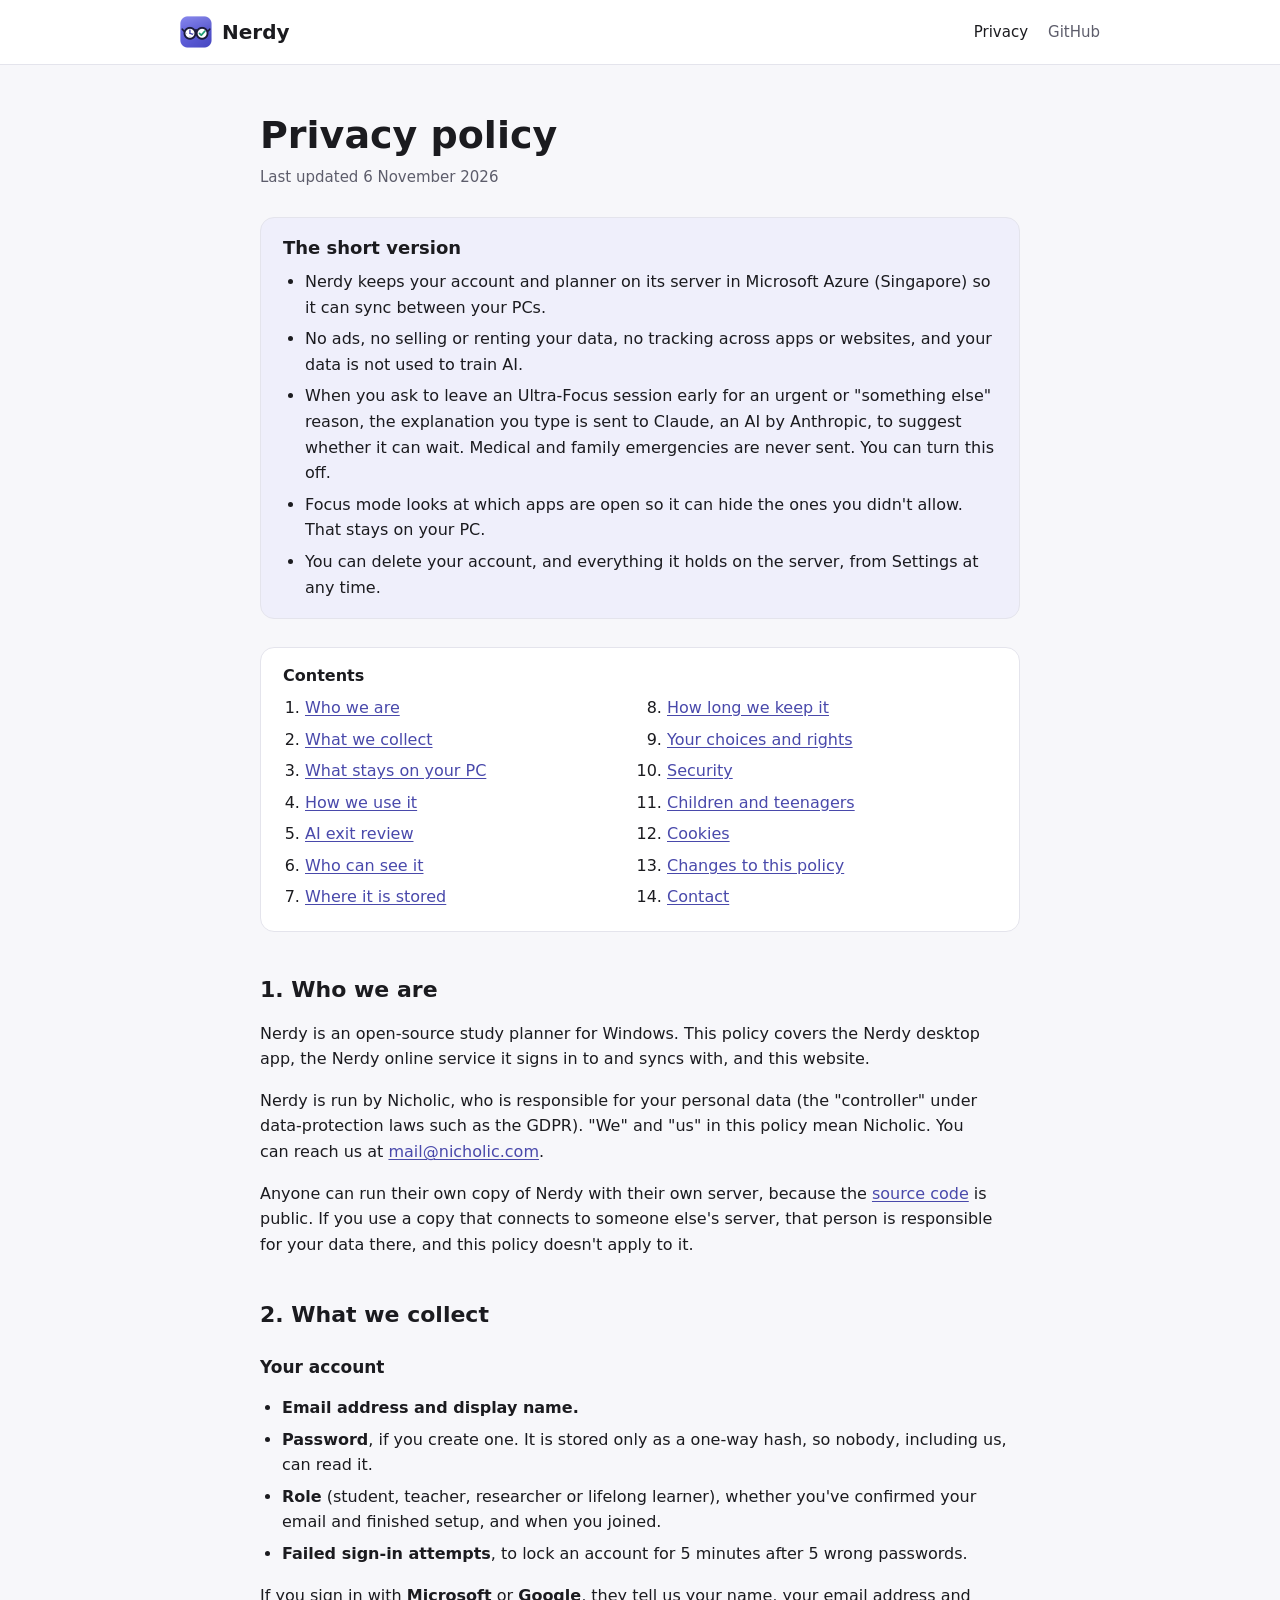
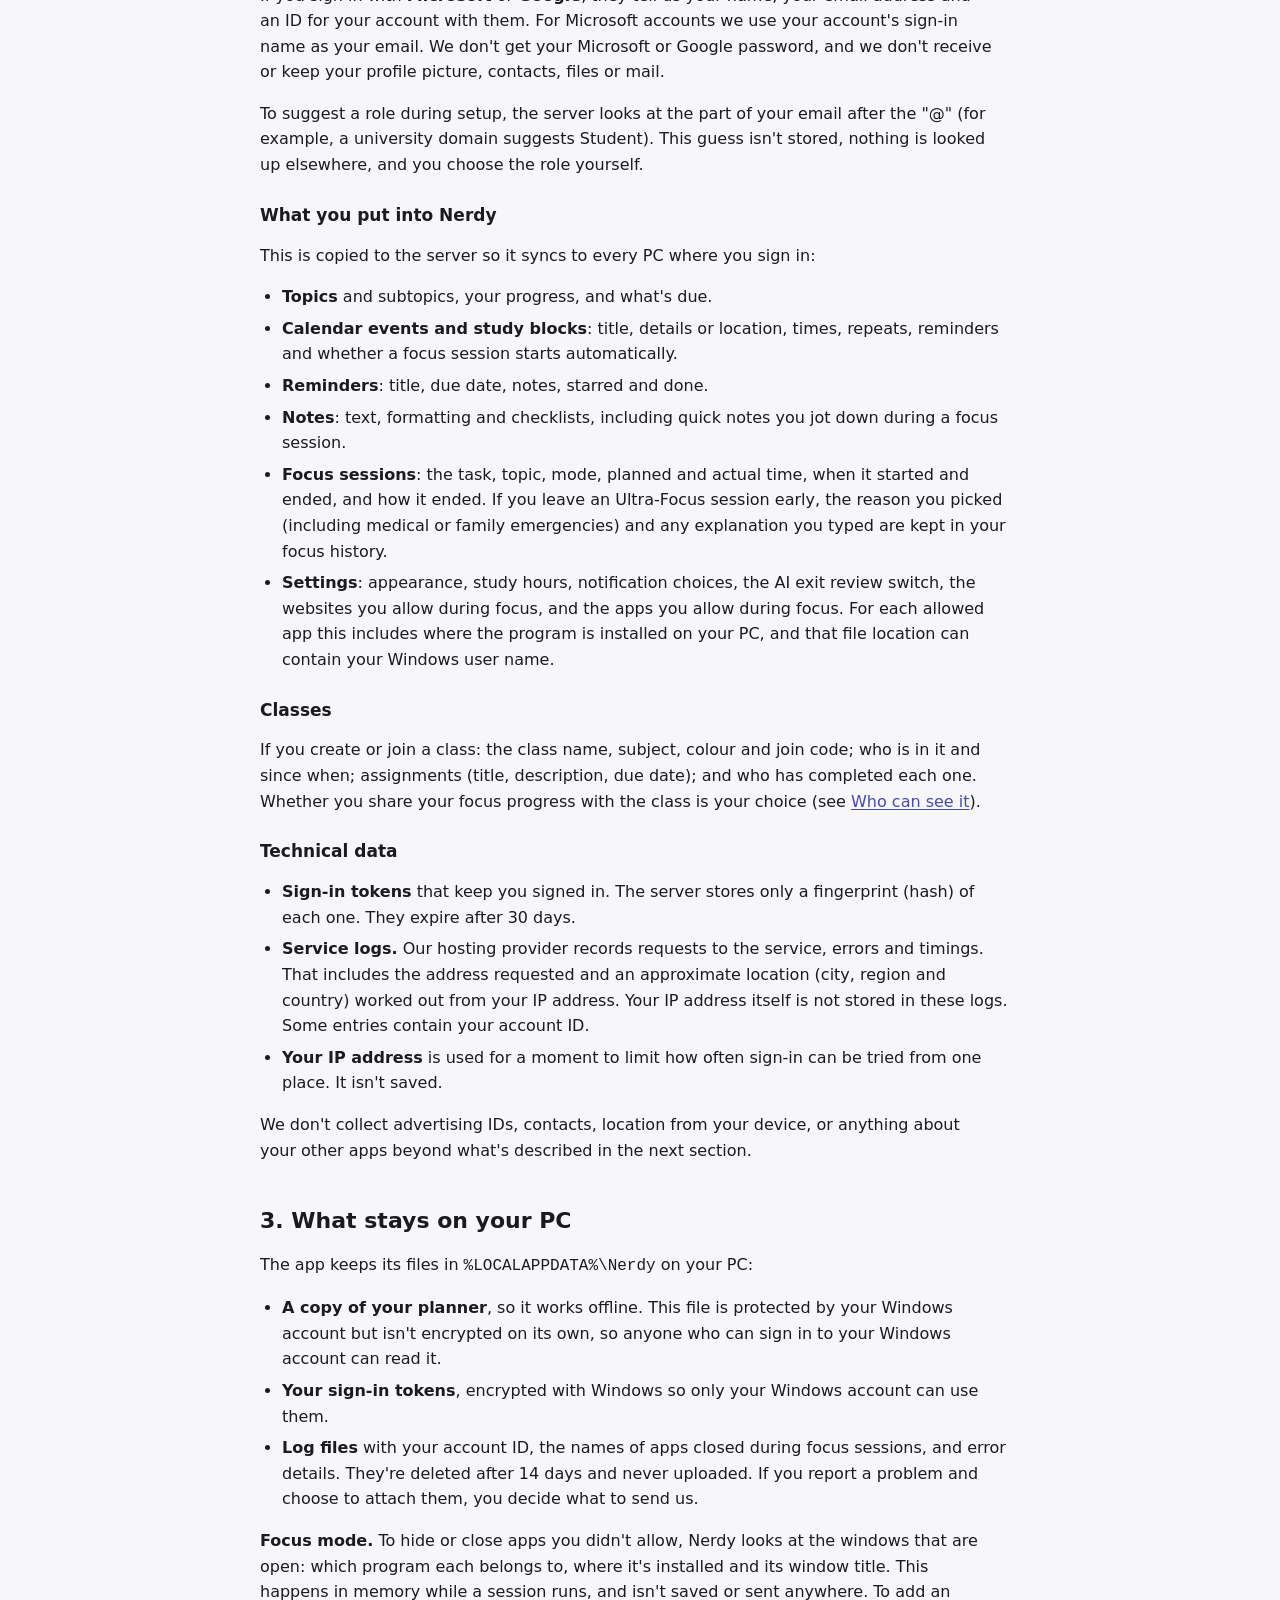
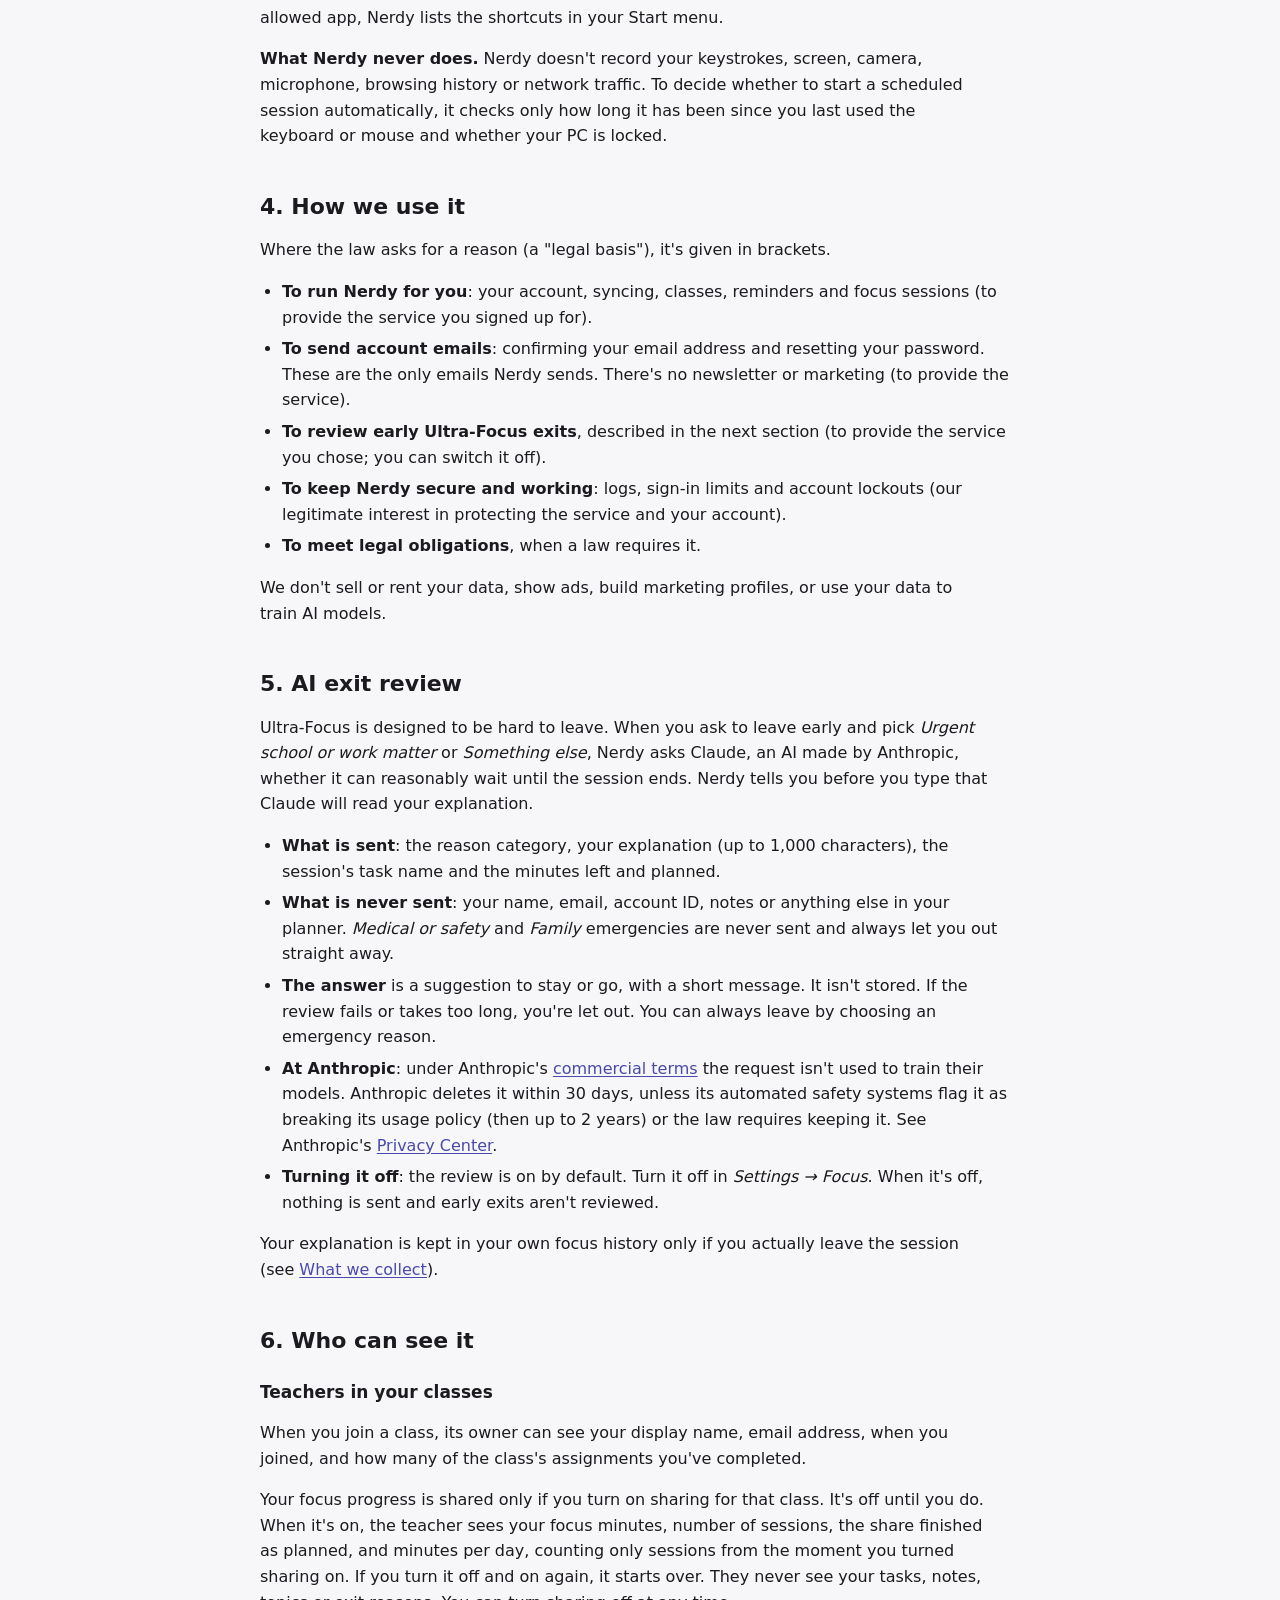
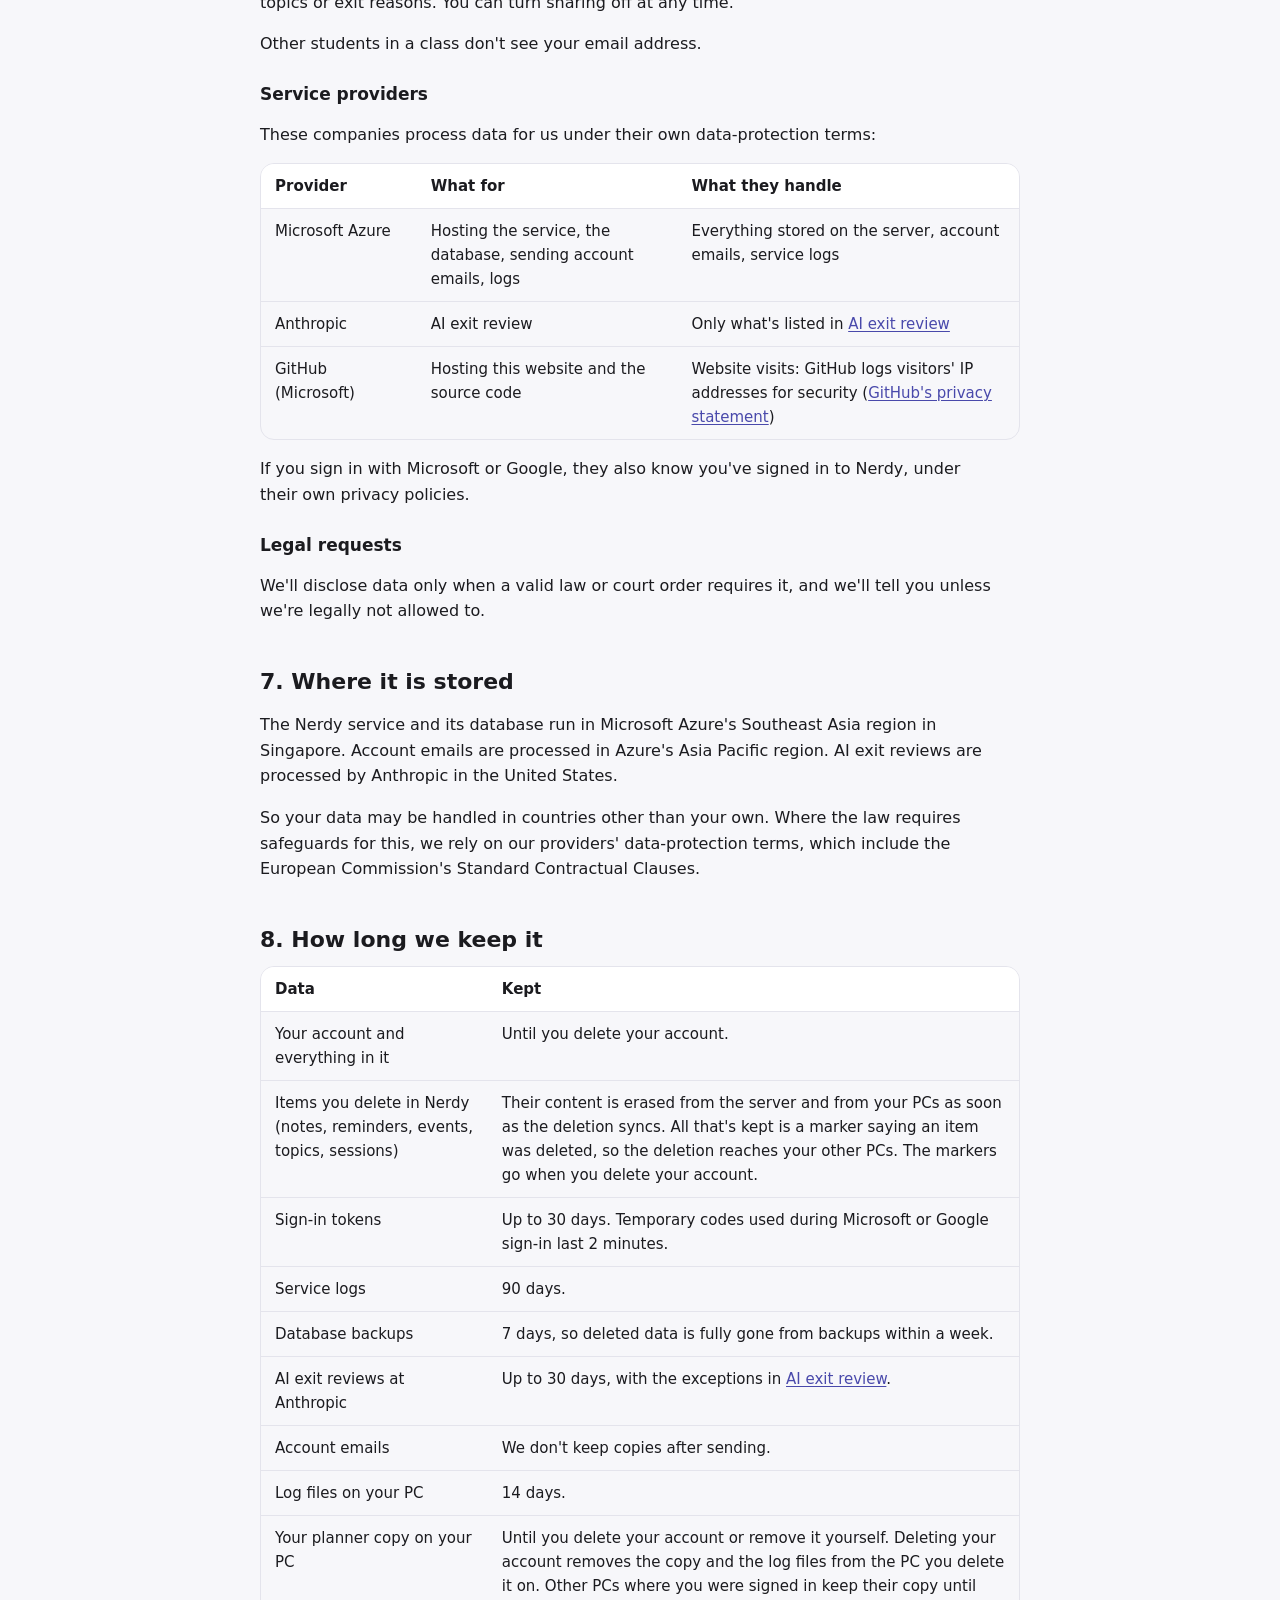
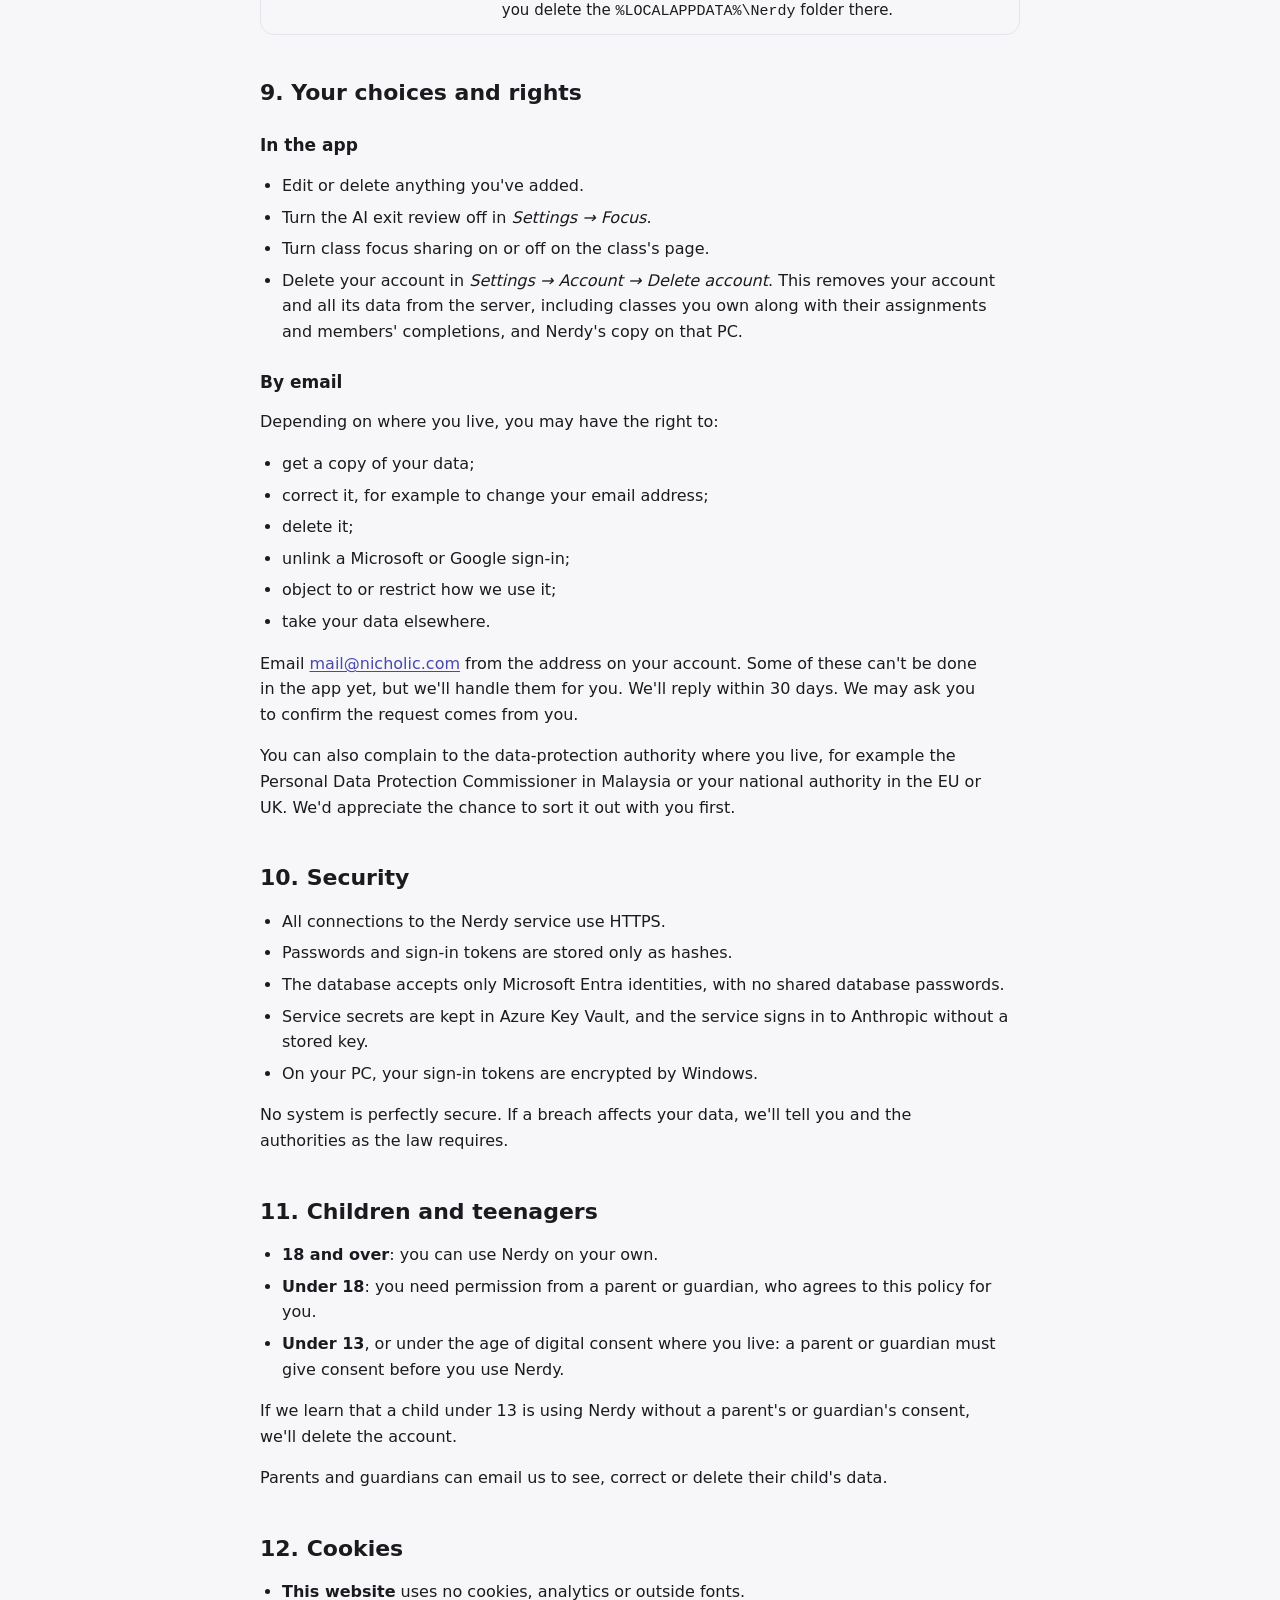
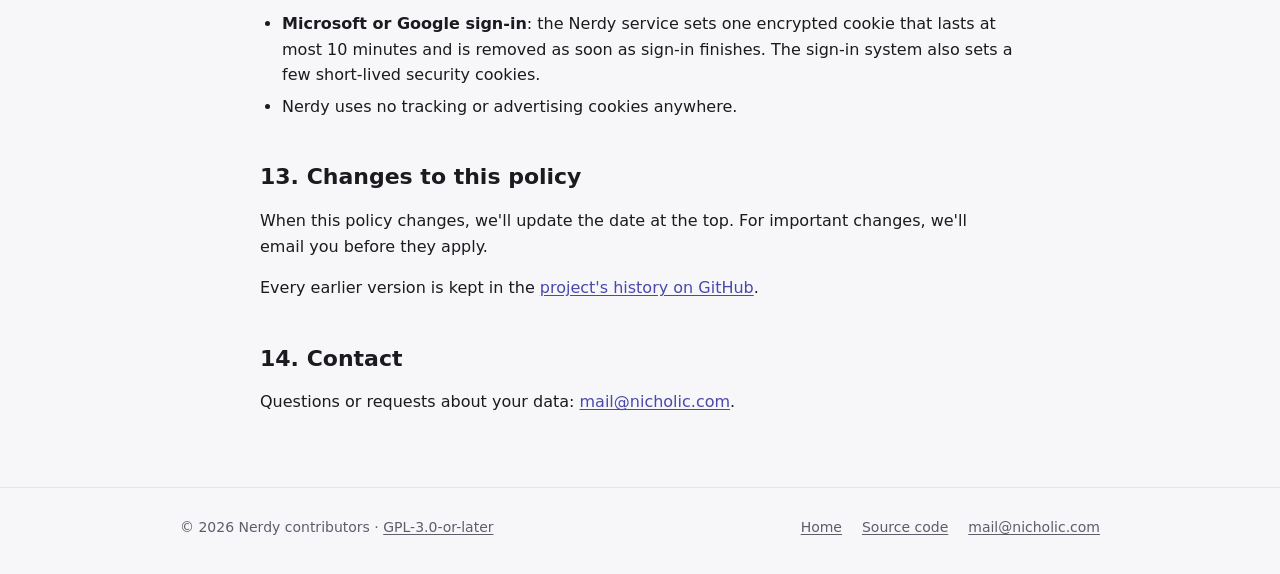
==== site/privacy/index.html @ 5fe7ccc9 "Add the Nerdy website with a homepage and privacy policy site/ holds a homepage and the privacy poli" ====
<!doctype html>
<html lang="en">
<head>
  <meta charset="utf-8">
  <meta name="viewport" content="width=device-width, initial-scale=1">
  <title>Privacy policy – Nerdy</title>
  <meta name="description" content="What the Nerdy study planner collects, why, who it is shared with, how long it is kept, and your choices.">
  <link rel="icon" href="../assets/favicon.png" type="image/png">
  <link rel="stylesheet" href="../assets/site.css">
</head>
<body>
  <header class="site-header">
    <div class="wrap">
      <a class="brand" href="../"><img src="../assets/nerdy-logo.png" alt="" width="32" height="32">Nerdy</a>
      <nav class="site-nav" aria-label="Site">
        <a href="./" aria-current="page">Privacy</a>
        <a href="https://github.com/eliminated/nerdyv4">GitHub</a>
      </nav>
    </div>
  </header>

  <main class="wrap narrow doc">
    <h1>Privacy policy</h1>
    <p class="meta">Last updated 6 November 2026</p>

    <section class="summary" aria-labelledby="short">
      <h2 id="short">The short version</h2>
      <ul>
        <li>Nerdy keeps your account and planner on its server in Microsoft Azure (Singapore) so it can sync between your PCs.</li>
        <li>No ads, no selling or renting your data, no tracking across apps or websites, and your data is not used to train AI.</li>
        <li>When you ask to leave an Ultra-Focus session early for an urgent or "something else" reason, the explanation you type is sent to Claude, an AI by Anthropic, to suggest whether it can wait. Medical and family emergencies are never sent. You can turn this off.</li>
        <li>Focus mode looks at which apps are open so it can hide the ones you didn't allow. That stays on your PC.</li>
        <li>You can delete your account, and everything it holds on the server, from Settings at any time.</li>
      </ul>
    </section>

    <nav class="toc" aria-labelledby="contents">
      <h2 id="contents">Contents</h2>
      <ol>
        <li><a href="#who">Who we are</a></li>
        <li><a href="#collect">What we collect</a></li>
        <li><a href="#on-your-pc">What stays on your PC</a></li>
        <li><a href="#use">How we use it</a></li>
        <li><a href="#ai">AI exit review</a></li>
        <li><a href="#share">Who can see it</a></li>
        <li><a href="#transfers">Where it is stored</a></li>
        <li><a href="#retention">How long we keep it</a></li>
        <li><a href="#rights">Your choices and rights</a></li>
        <li><a href="#security">Security</a></li>
        <li><a href="#children">Children and teenagers</a></li>
        <li><a href="#cookies">Cookies</a></li>
        <li><a href="#changes">Changes to this policy</a></li>
        <li><a href="#contact">Contact</a></li>
      </ol>
    </nav>

    <h2 id="who">1. Who we are</h2>
    <p>Nerdy is an open-source study planner for Windows. This policy covers the Nerdy desktop app, the Nerdy online service it signs in to and syncs with, and this website.</p>
    <p>Nerdy is run by Nicholic, who is responsible for your personal data (the "controller" under data-protection laws such as the GDPR). "We" and "us" in this policy mean Nicholic. You can reach us at <a href="mailto:mail@nicholic.com">mail@nicholic.com</a>.</p>
    <p>Anyone can run their own copy of Nerdy with their own server, because the <a href="https://github.com/eliminated/nerdyv4">source code</a> is public. If you use a copy that connects to someone else's server, that person is responsible for your data there, and this policy doesn't apply to it.</p>

    <h2 id="collect">2. What we collect</h2>

    <h3>Your account</h3>
    <ul>
      <li><strong>Email address and display name.</strong></li>
      <li><strong>Password</strong>, if you create one. It is stored only as a one-way hash, so nobody, including us, can read it.</li>
      <li><strong>Role</strong> (student, teacher, researcher or lifelong learner), whether you've confirmed your email and finished setup, and when you joined.</li>
      <li><strong>Failed sign-in attempts</strong>, to lock an account for 5 minutes after 5 wrong passwords.</li>
    </ul>
    <p>If you sign in with <strong>Microsoft</strong> or <strong>Google</strong>, they tell us your name, your email address and an ID for your account with them. For Microsoft accounts we use your account's sign-in name as your email. We don't get your Microsoft or Google password, and we don't receive or keep your profile picture, contacts, files or mail.</p>
    <p>To suggest a role during setup, the server looks at the part of your email after the "@" (for example, a university domain suggests Student). This guess isn't stored, nothing is looked up elsewhere, and you choose the role yourself.</p>

    <h3>What you put into Nerdy</h3>
    <p>This is copied to the server so it syncs to every PC where you sign in:</p>
    <ul>
      <li><strong>Topics</strong> and subtopics, your progress, and what's due.</li>
      <li><strong>Calendar events and study blocks</strong>: title, details or location, times, repeats, reminders and whether a focus session starts automatically.</li>
      <li><strong>Reminders</strong>: title, due date, notes, starred and done.</li>
      <li><strong>Notes</strong>: text, formatting and checklists, including quick notes you jot down during a focus session.</li>
      <li><strong>Focus sessions</strong>: the task, topic, mode, planned and actual time, when it started and ended, and how it ended. If you leave an Ultra-Focus session early, the reason you picked (including medical or family emergencies) and any explanation you typed are kept in your focus history.</li>
      <li><strong>Settings</strong>: appearance, study hours, notification choices, the AI exit review switch, the websites you allow during focus, and the apps you allow during focus. For each allowed app this includes where the program is installed on your PC, and that file location can contain your Windows user name.</li>
    </ul>

    <h3>Classes</h3>
    <p>If you create or join a class: the class name, subject, colour and join code; who is in it and since when; assignments (title, description, due date); and who has completed each one. Whether you share your focus progress with the class is your choice (see <a href="#share">Who can see it</a>).</p>

    <h3>Technical data</h3>
    <ul>
      <li><strong>Sign-in tokens</strong> that keep you signed in. The server stores only a fingerprint (hash) of each one. They expire after 30 days.</li>
      <li><strong>Service logs.</strong> Our hosting provider records requests to the service, errors and timings. That includes the address requested and an approximate location (city, region and country) worked out from your IP address. Your IP address itself is not stored in these logs. Some entries contain your account ID.</li>
      <li><strong>Your IP address</strong> is used for a moment to limit how often sign-in can be tried from one place. It isn't saved.</li>
    </ul>
    <p>We don't collect advertising IDs, contacts, location from your device, or anything about your other apps beyond what's described in the next section.</p>

    <h2 id="on-your-pc">3. What stays on your PC</h2>
    <p>The app keeps its files in <code>%LOCALAPPDATA%\Nerdy</code> on your PC:</p>
    <ul>
      <li><strong>A copy of your planner</strong>, so it works offline. This file is protected by your Windows account but isn't encrypted on its own, so anyone who can sign in to your Windows account can read it.</li>
      <li><strong>Your sign-in tokens</strong>, encrypted with Windows so only your Windows account can use them.</li>
      <li><strong>Log files</strong> with your account ID, the names of apps closed during focus sessions, and error details. They're deleted after 14 days and never uploaded. If you report a problem and choose to attach them, you decide what to send us.</li>
    </ul>
    <p><strong>Focus mode.</strong> To hide or close apps you didn't allow, Nerdy looks at the windows that are open: which program each belongs to, where it's installed and its window title. This happens in memory while a session runs, and isn't saved or sent anywhere. To add an allowed app, Nerdy lists the shortcuts in your Start menu.</p>
    <p><strong>What Nerdy never does.</strong> Nerdy doesn't record your keystrokes, screen, camera, microphone, browsing history or network traffic. To decide whether to start a scheduled session automatically, it checks only how long it has been since you last used the keyboard or mouse and whether your PC is locked.</p>

    <h2 id="use">4. How we use it</h2>
    <p>Where the law asks for a reason (a "legal basis"), it's given in brackets.</p>
    <ul>
      <li><strong>To run Nerdy for you</strong>: your account, syncing, classes, reminders and focus sessions (to provide the service you signed up for).</li>
      <li><strong>To send account emails</strong>: confirming your email address and resetting your password. These are the only emails Nerdy sends. There's no newsletter or marketing (to provide the service).</li>
      <li><strong>To review early Ultra-Focus exits</strong>, described in the next section (to provide the service you chose; you can switch it off).</li>
      <li><strong>To keep Nerdy secure and working</strong>: logs, sign-in limits and account lockouts (our legitimate interest in protecting the service and your account).</li>
      <li><strong>To meet legal obligations</strong>, when a law requires it.</li>
    </ul>
    <p>We don't sell or rent your data, show ads, build marketing profiles, or use your data to train AI models.</p>

    <h2 id="ai">5. AI exit review</h2>
    <p>Ultra-Focus is designed to be hard to leave. When you ask to leave early and pick <em>Urgent school or work matter</em> or <em>Something else</em>, Nerdy asks Claude, an AI made by Anthropic, whether it can reasonably wait until the session ends. Nerdy tells you before you type that Claude will read your explanation.</p>
    <ul>
      <li><strong>What is sent</strong>: the reason category, your explanation (up to 1,000 characters), the session's task name and the minutes left and planned.</li>
      <li><strong>What is never sent</strong>: your name, email, account ID, notes or anything else in your planner. <em>Medical or safety</em> and <em>Family</em> emergencies are never sent and always let you out straight away.</li>
      <li><strong>The answer</strong> is a suggestion to stay or go, with a short message. It isn't stored. If the review fails or takes too long, you're let out. You can always leave by choosing an emergency reason.</li>
      <li><strong>At Anthropic</strong>: under Anthropic's <a href="https://www.anthropic.com/legal/commercial-terms">commercial terms</a> the request isn't used to train their models. Anthropic deletes it within 30 days, unless its automated safety systems flag it as breaking its usage policy (then up to 2 years) or the law requires keeping it. See Anthropic's <a href="https://privacy.claude.com/">Privacy Center</a>.</li>
      <li><strong>Turning it off</strong>: the review is on by default. Turn it off in <em>Settings → Focus</em>. When it's off, nothing is sent and early exits aren't reviewed.</li>
    </ul>
    <p>Your explanation is kept in your own focus history only if you actually leave the session (see <a href="#collect">What we collect</a>).</p>

    <h2 id="share">6. Who can see it</h2>
    <h3>Teachers in your classes</h3>
    <p>When you join a class, its owner can see your display name, email address, when you joined, and how many of the class's assignments you've completed.</p>
    <p>Your focus progress is shared only if you turn on sharing for that class. It's off until you do. When it's on, the teacher sees your focus minutes, number of sessions, the share finished as planned, and minutes per day, counting only sessions from the moment you turned sharing on. If you turn it off and on again, it starts over. They never see your tasks, notes, topics or exit reasons. You can turn sharing off at any time.</p>
    <p>Other students in a class don't see your email address.</p>

    <h3>Service providers</h3>
    <p>These companies process data for us under their own data-protection terms:</p>
    <div class="table-scroll">
      <table>
        <thead><tr><th>Provider</th><th>What for</th><th>What they handle</th></tr></thead>
        <tbody>
          <tr><td>Microsoft Azure</td><td>Hosting the service, the database, sending account emails, logs</td><td>Everything stored on the server, account emails, service logs</td></tr>
          <tr><td>Anthropic</td><td>AI exit review</td><td>Only what's listed in <a href="#ai">AI exit review</a></td></tr>
          <tr><td>GitHub (Microsoft)</td><td>Hosting this website and the source code</td><td>Website visits: GitHub logs visitors' IP addresses for security (<a href="https://docs.github.com/en/site-policy/privacy-policies/github-general-privacy-statement">GitHub's privacy statement</a>)</td></tr>
        </tbody>
      </table>
    </div>
    <p>If you sign in with Microsoft or Google, they also know you've signed in to Nerdy, under their own privacy policies.</p>

    <h3>Legal requests</h3>
    <p>We'll disclose data only when a valid law or court order requires it, and we'll tell you unless we're legally not allowed to.</p>

    <h2 id="transfers">7. Where it is stored</h2>
    <p>The Nerdy service and its database run in Microsoft Azure's Southeast Asia region in Singapore. Account emails are processed in Azure's Asia Pacific region. AI exit reviews are processed by Anthropic in the United States.</p>
    <p>So your data may be handled in countries other than your own. Where the law requires safeguards for this, we rely on our providers' data-protection terms, which include the European Commission's Standard Contractual Clauses.</p>

    <h2 id="retention">8. How long we keep it</h2>
    <div class="table-scroll">
      <table>
        <thead><tr><th>Data</th><th>Kept</th></tr></thead>
        <tbody>
          <tr><td>Your account and everything in it</td><td>Until you delete your account.</td></tr>
          <tr><td>Items you delete in Nerdy (notes, reminders, events, topics, sessions)</td><td>Their content is erased from the server and from your PCs as soon as the deletion syncs. All that's kept is a marker saying an item was deleted, so the deletion reaches your other PCs. The markers go when you delete your account.</td></tr>
          <tr><td>Sign-in tokens</td><td>Up to 30 days. Temporary codes used during Microsoft or Google sign-in last 2 minutes.</td></tr>
          <tr><td>Service logs</td><td>90 days.</td></tr>
          <tr><td>Database backups</td><td>7 days, so deleted data is fully gone from backups within a week.</td></tr>
          <tr><td>AI exit reviews at Anthropic</td><td>Up to 30 days, with the exceptions in <a href="#ai">AI exit review</a>.</td></tr>
          <tr><td>Account emails</td><td>We don't keep copies after sending.</td></tr>
          <tr><td>Log files on your PC</td><td>14 days.</td></tr>
          <tr><td>Your planner copy on your PC</td><td>Until you delete your account or remove it yourself. Deleting your account removes the copy and the log files from the PC you delete it on. Other PCs where you were signed in keep their copy until you delete the <code>%LOCALAPPDATA%\Nerdy</code> folder there.</td></tr>
        </tbody>
      </table>
    </div>

    <h2 id="rights">9. Your choices and rights</h2>
    <h3>In the app</h3>
    <ul>
      <li>Edit or delete anything you've added.</li>
      <li>Turn the AI exit review off in <em>Settings → Focus</em>.</li>
      <li>Turn class focus sharing on or off on the class's page.</li>
      <li>Delete your account in <em>Settings → Account → Delete account</em>. This removes your account and all its data from the server, including classes you own along with their assignments and members' completions, and Nerdy's copy on that PC.</li>
    </ul>
    <h3>By email</h3>
    <p>Depending on where you live, you may have the right to:</p>
    <ul>
      <li>get a copy of your data;</li>
      <li>correct it, for example to change your email address;</li>
      <li>delete it;</li>
      <li>unlink a Microsoft or Google sign-in;</li>
      <li>object to or restrict how we use it;</li>
      <li>take your data elsewhere.</li>
    </ul>
    <p>Email <a href="mailto:mail@nicholic.com">mail@nicholic.com</a> from the address on your account. Some of these can't be done in the app yet, but we'll handle them for you. We'll reply within 30 days. We may ask you to confirm the request comes from you.</p>
    <p>You can also complain to the data-protection authority where you live, for example the Personal Data Protection Commissioner in Malaysia or your national authority in the EU or UK. We'd appreciate the chance to sort it out with you first.</p>

    <h2 id="security">10. Security</h2>
    <ul>
      <li>All connections to the Nerdy service use HTTPS.</li>
      <li>Passwords and sign-in tokens are stored only as hashes.</li>
      <li>The database accepts only Microsoft Entra identities, with no shared database passwords.</li>
      <li>Service secrets are kept in Azure Key Vault, and the service signs in to Anthropic without a stored key.</li>
      <li>On your PC, your sign-in tokens are encrypted by Windows.</li>
    </ul>
    <p>No system is perfectly secure. If a breach affects your data, we'll tell you and the authorities as the law requires.</p>

    <h2 id="children">11. Children and teenagers</h2>
    <ul>
      <li><strong>18 and over</strong>: you can use Nerdy on your own.</li>
      <li><strong>Under 18</strong>: you need permission from a parent or guardian, who agrees to this policy for you.</li>
      <li><strong>Under 13</strong>, or under the age of digital consent where you live: a parent or guardian must give consent before you use Nerdy.</li>
    </ul>
    <p>If we learn that a child under 13 is using Nerdy without a parent's or guardian's consent, we'll delete the account.</p>
    <p>Parents and guardians can email us to see, correct or delete their child's data.</p>

    <h2 id="cookies">12. Cookies</h2>
    <ul>
      <li><strong>This website</strong> uses no cookies, analytics or outside fonts.</li>
      <li><strong>Microsoft or Google sign-in</strong>: the Nerdy service sets one encrypted cookie that lasts at most 10 minutes and is removed as soon as sign-in finishes. The sign-in system also sets a few short-lived security cookies.</li>
      <li>Nerdy uses no tracking or advertising cookies anywhere.</li>
    </ul>

    <h2 id="changes">13. Changes to this policy</h2>
    <p>When this policy changes, we'll update the date at the top. For important changes, we'll email you before they apply.</p>
    <p>Every earlier version is kept in the <a href="https://github.com/eliminated/nerdyv4/commits/main/site/privacy/index.html">project's history on GitHub</a>.</p>

    <h2 id="contact">14. Contact</h2>
    <p>Questions or requests about your data: <a href="mailto:mail@nicholic.com">mail@nicholic.com</a>.</p>
  </main>

  <footer class="site-footer">
    <div class="wrap">
      <span>© 2026 Nerdy contributors · <a href="https://github.com/eliminated/nerdyv4/blob/main/LICENSE">GPL-3.0-or-later</a></span>
      <nav aria-label="Footer">
        <a href="../">Home</a>
        <a href="https://github.com/eliminated/nerdyv4">Source code</a>
        <a href="mailto:mail@nicholic.com">mail@nicholic.com</a>
      </nav>
    </div>
  </footer>
</body>
</html>
---- site/assets/site.css ----
/* Nerdy website: homepage and privacy policy. Colours follow the app's theme (src/Nerdy.App/Themes). */

:root {
  --bg: #f7f7fa;
  --surface: #ffffff;
  --border: #e4e4ec;
  --text: #1b1b1f;
  --text-muted: #5d5d6b;
  --accent: #5b5bd6;
  --accent-text: #4949ab;
  --accent-soft: #efeffb;
  --on-accent: #ffffff;
  --radius: 14px;
  --font: "Segoe UI Variable Text", "Segoe UI", system-ui, -apple-system, "Helvetica Neue", Arial, sans-serif;
  --font-display: "Segoe UI Variable Display", "Segoe UI", system-ui, -apple-system, "Helvetica Neue", Arial, sans-serif;
  color-scheme: light;
}

@media (prefers-color-scheme: dark) {
  :root {
    --bg: #1c1c21;
    --surface: #26262d;
    --border: #36363f;
    --text: #f2f2f5;
    --text-muted: #a9a9b6;
    --accent-text: #a7a7f0;
    --accent-soft: #2c2c47;
    color-scheme: dark;
  }
}

* { box-sizing: border-box; }

html { -webkit-text-size-adjust: 100%; }

body {
  margin: 0;
  background: var(--bg);
  color: var(--text);
  font: 16px/1.6 var(--font);
}

a { color: var(--accent-text); text-underline-offset: 2px; }
a:hover { text-decoration-thickness: 2px; }
:focus-visible { outline: 2px solid var(--accent); outline-offset: 2px; border-radius: 4px; }

.wrap { max-width: 960px; margin: 0 auto; padding: 0 20px; }
.narrow { max-width: 760px; }

/* Header and footer */
.site-header { border-bottom: 1px solid var(--border); background: var(--surface); }
.site-header .wrap { display: flex; align-items: center; justify-content: space-between; gap: 16px; min-height: 64px; }
.brand { display: flex; align-items: center; gap: 10px; color: var(--text); text-decoration: none; font: 600 20px/1 var(--font-display); }
.brand img { width: 32px; height: 32px; }
.site-nav { display: flex; gap: 20px; font-size: 15px; }
.site-nav a { color: var(--text-muted); text-decoration: none; }
.site-nav a:hover, .site-nav a[aria-current="page"] { color: var(--text); }

.site-footer { border-top: 1px solid var(--border); margin-top: 72px; padding: 28px 0 40px; color: var(--text-muted); font-size: 14px; }
.site-footer .wrap { display: flex; flex-wrap: wrap; justify-content: space-between; gap: 12px 24px; }
.site-footer nav { display: flex; flex-wrap: wrap; gap: 8px 20px; }
.site-footer a { color: var(--text-muted); }

/* Homepage */
.hero { padding: 72px 0 56px; text-align: center; }
.hero img { width: 96px; height: 96px; }
.hero h1 { margin: 20px auto 12px; max-width: 720px; font: 700 clamp(30px, 5vw, 44px)/1.15 var(--font-display); letter-spacing: -0.01em; }
.hero p { margin: 0 auto; max-width: 600px; color: var(--text-muted); font-size: 18px; }
.actions { display: flex; flex-wrap: wrap; justify-content: center; gap: 12px; margin-top: 28px; }
.button { display: inline-flex; align-items: center; min-height: 44px; padding: 0 20px; border-radius: 10px; font-weight: 600; text-decoration: none; }
.button.primary { background: var(--accent); color: var(--on-accent); }
.button.primary:hover { filter: brightness(1.08); }
.button.secondary { border: 1px solid var(--border); background: var(--surface); color: var(--text); }
.hero .note { margin-top: 20px; font-size: 14px; }

.features { display: grid; grid-template-columns: repeat(auto-fit, minmax(260px, 1fr)); gap: 16px; }
.card { padding: 22px 22px 20px; border: 1px solid var(--border); border-radius: var(--radius); background: var(--surface); }
.card h2 { margin: 0 0 6px; font: 600 18px/1.3 var(--font-display); }
.card p { margin: 0; color: var(--text-muted); }

.section-title { margin: 64px 0 16px; font: 600 24px/1.3 var(--font-display); }
.prose-muted { color: var(--text-muted); }

/* Privacy policy */
.doc { padding: 48px 0 0; }
.doc h1 { margin: 0 0 6px; font: 700 clamp(28px, 4.5vw, 38px)/1.2 var(--font-display); }
.doc .meta { margin: 0 0 28px; color: var(--text-muted); font-size: 15px; }
.doc h2 { margin: 44px 0 10px; font: 600 22px/1.3 var(--font-display); scroll-margin-top: 16px; }
.doc h3 { margin: 26px 0 6px; font: 600 17px/1.35 var(--font-display); }
.doc p, .doc li { max-width: 72ch; }
.doc ul { padding-left: 22px; }
.doc li + li { margin-top: 6px; }
.summary { margin: 0 0 8px; padding: 18px 22px; border: 1px solid var(--border); border-radius: var(--radius); background: var(--accent-soft); }
.summary h2 { margin-top: 0; font-size: 18px; }
.summary ul { margin: 0; }
.toc { margin: 28px 0 0; padding: 18px 22px; border: 1px solid var(--border); border-radius: var(--radius); background: var(--surface); }
.toc h2 { margin: 0 0 8px; font-size: 16px; }
.toc ol { margin: 0; padding-left: 22px; columns: 2 240px; column-gap: 32px; }
.toc li { break-inside: avoid; }

.table-scroll { overflow-x: auto; margin: 12px 0; border: 1px solid var(--border); border-radius: var(--radius); }
table { width: 100%; border-collapse: collapse; font-size: 15px; }
th, td { padding: 10px 14px; border-bottom: 1px solid var(--border); text-align: left; vertical-align: top; }
th { background: var(--surface); font-weight: 600; }
tr:last-child td { border-bottom: 0; }
td:first-child { min-width: 150px; }

@media (max-width: 560px) {
  .site-nav { gap: 14px; }
  .hero { padding: 48px 0 40px; }
}
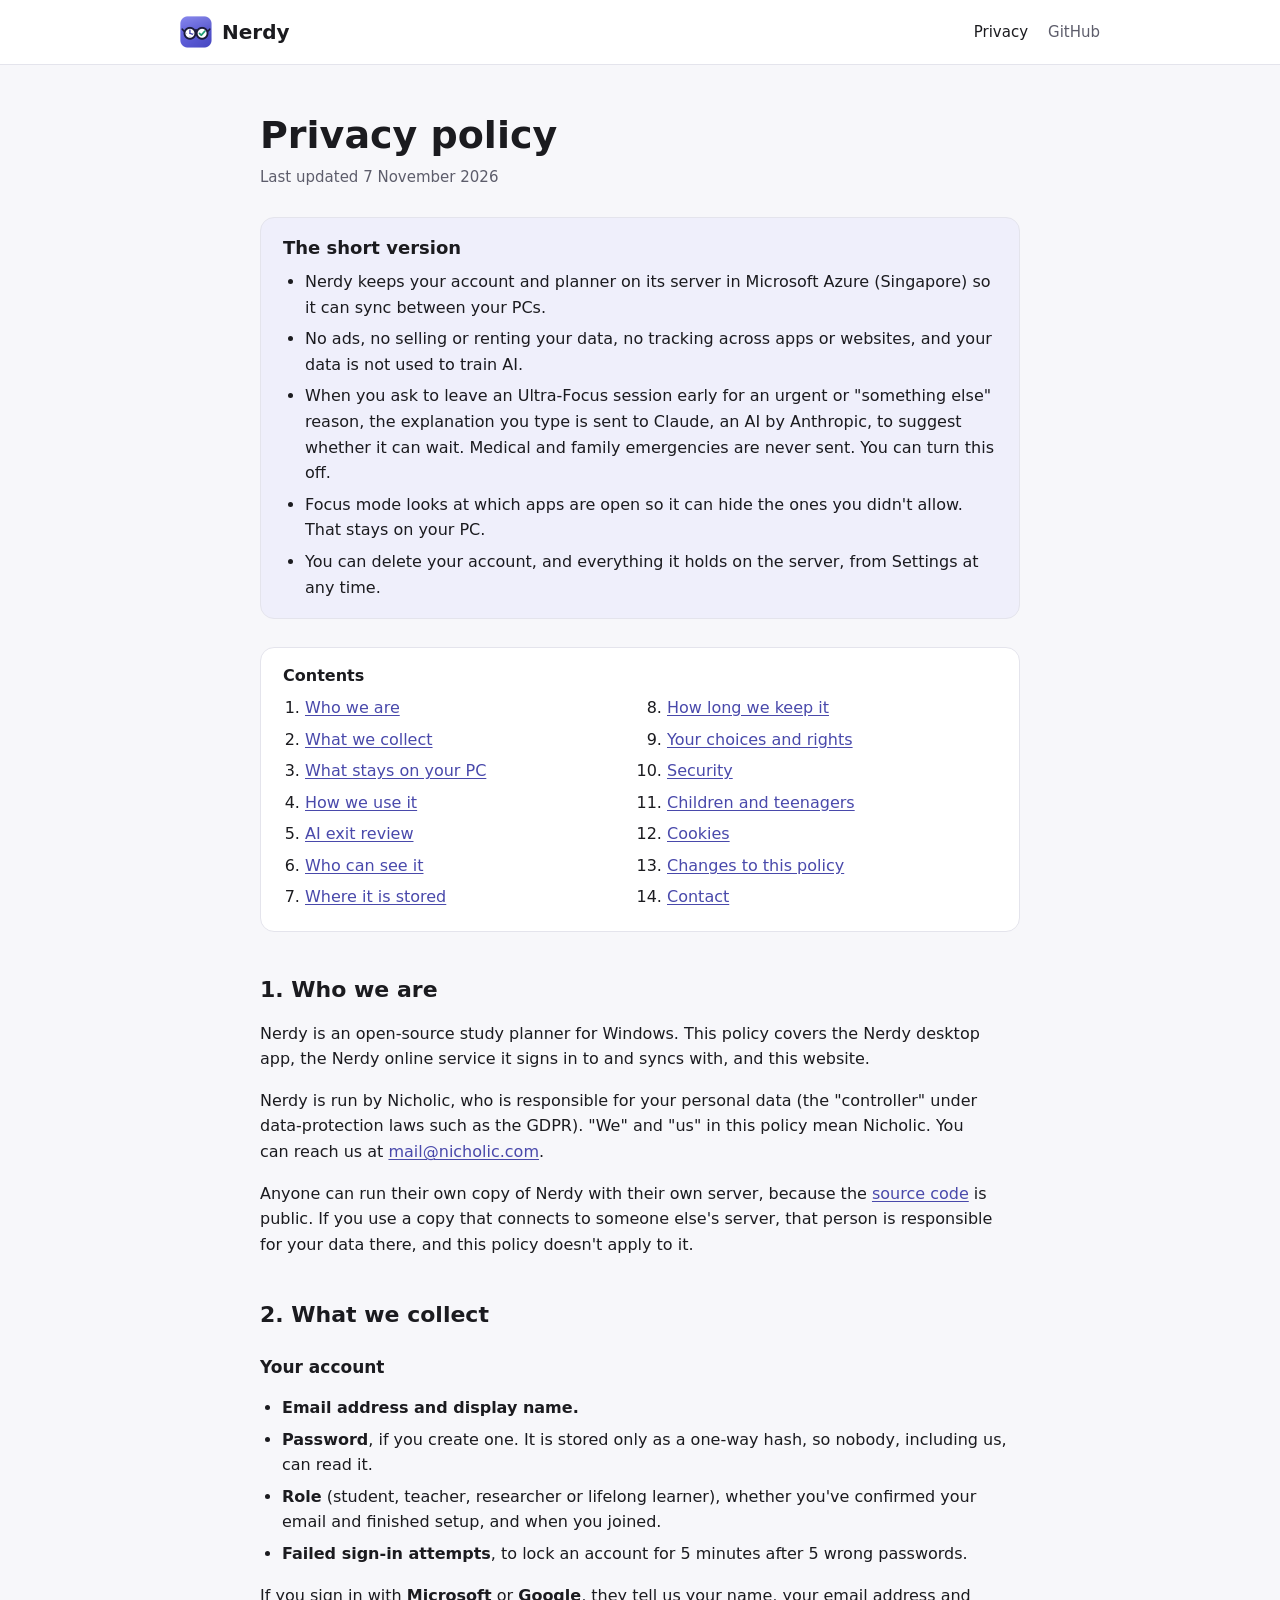
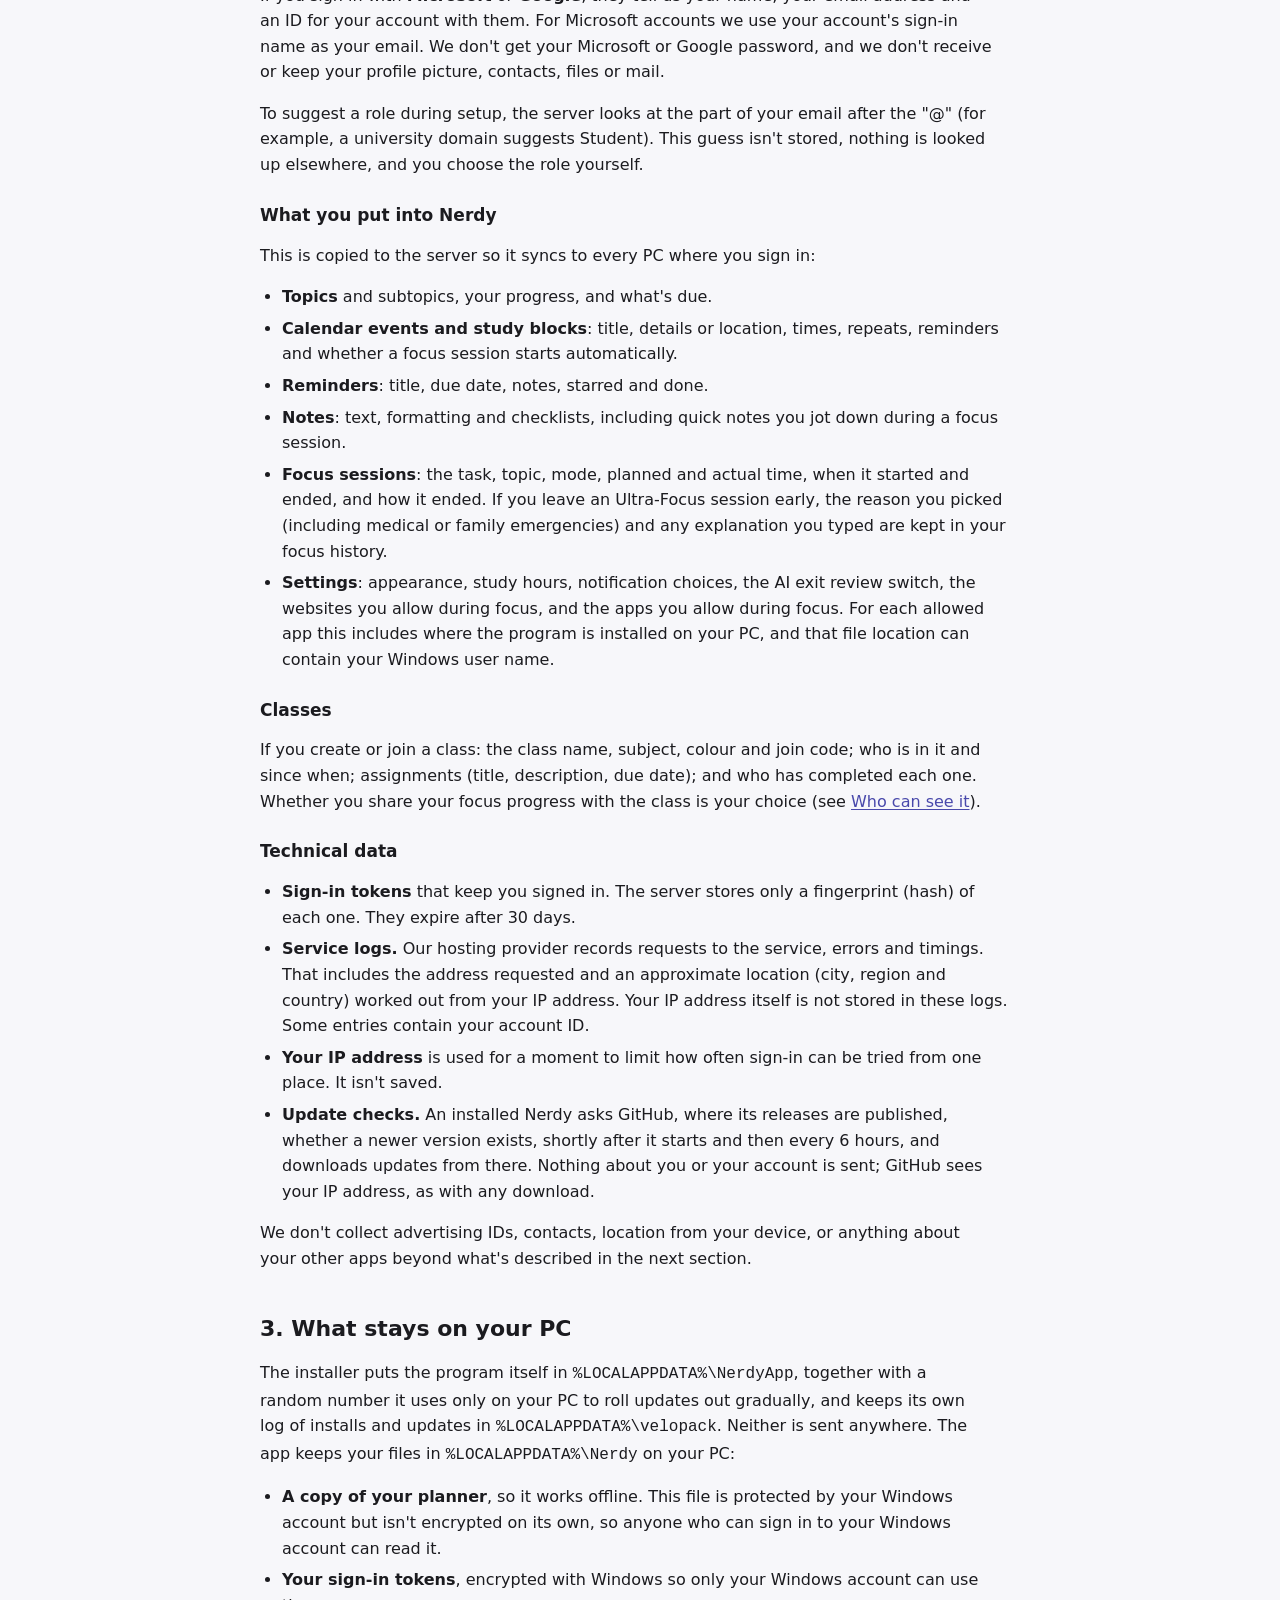
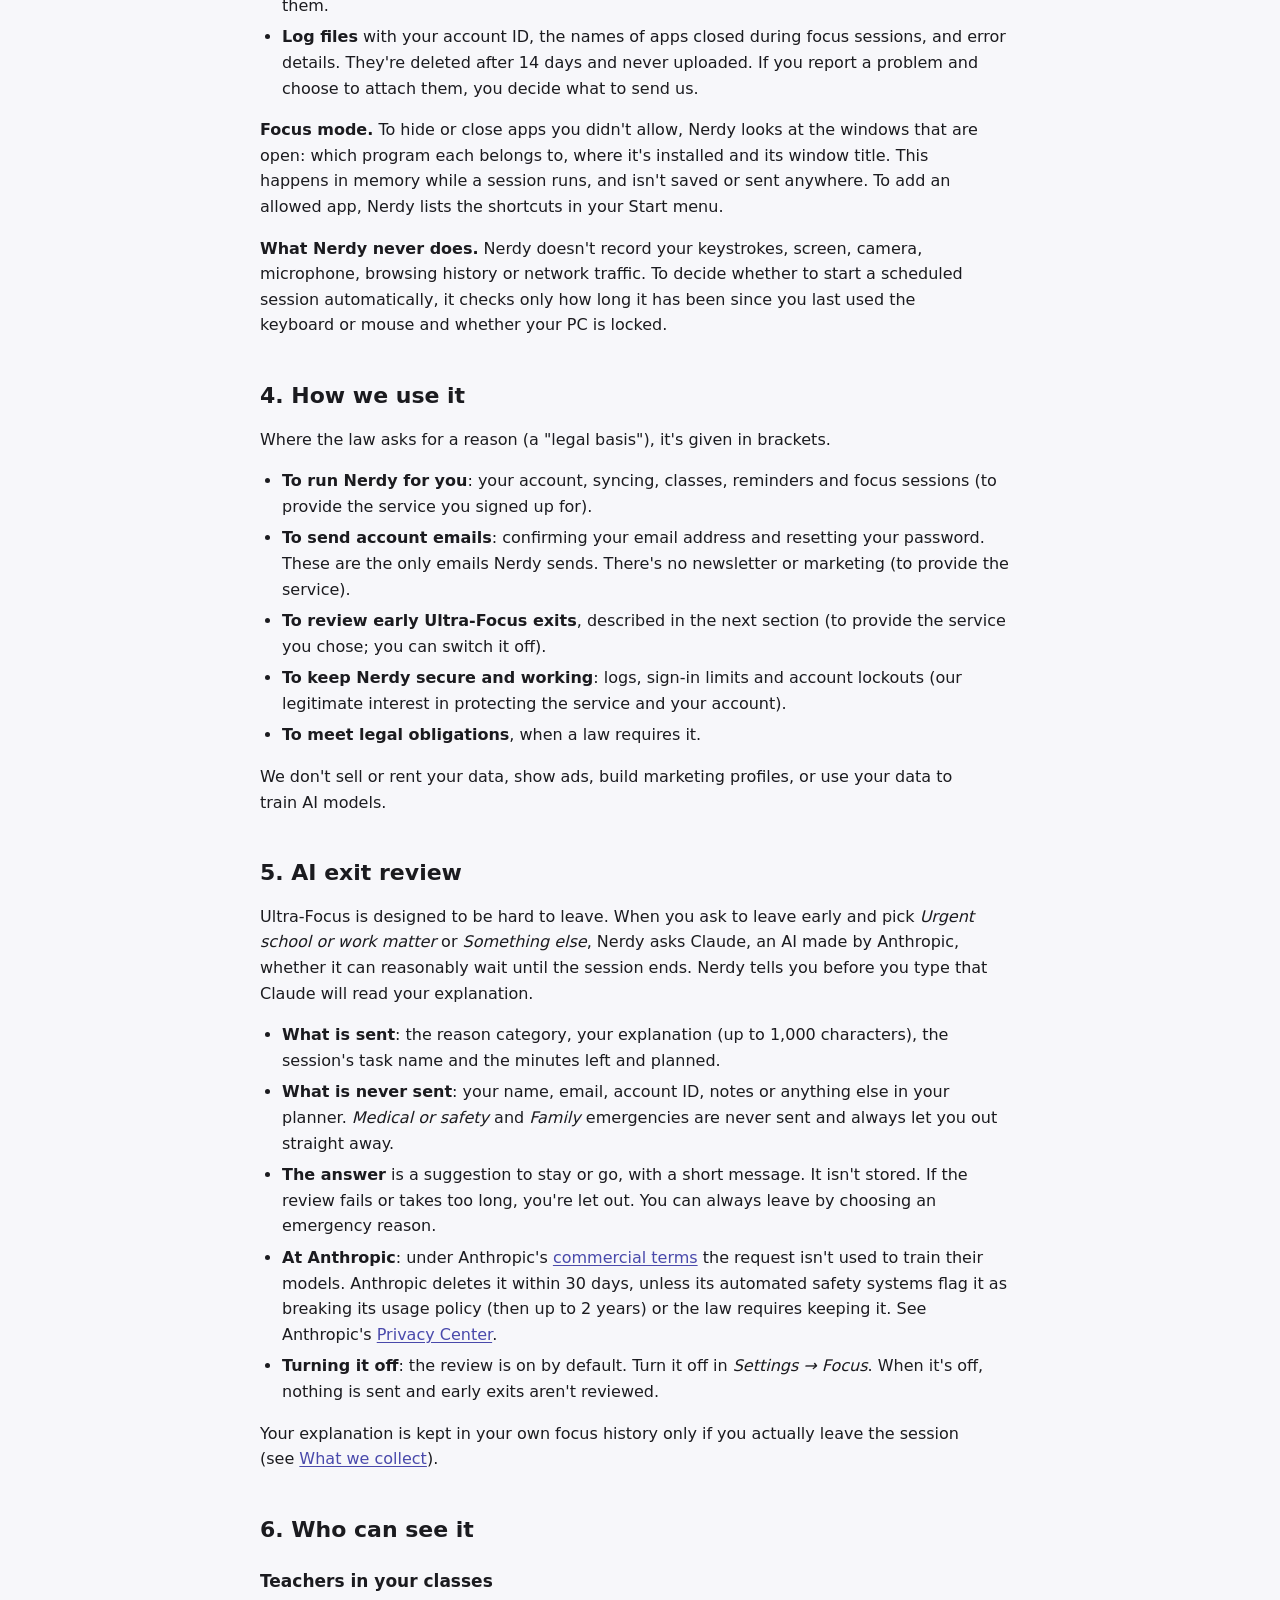
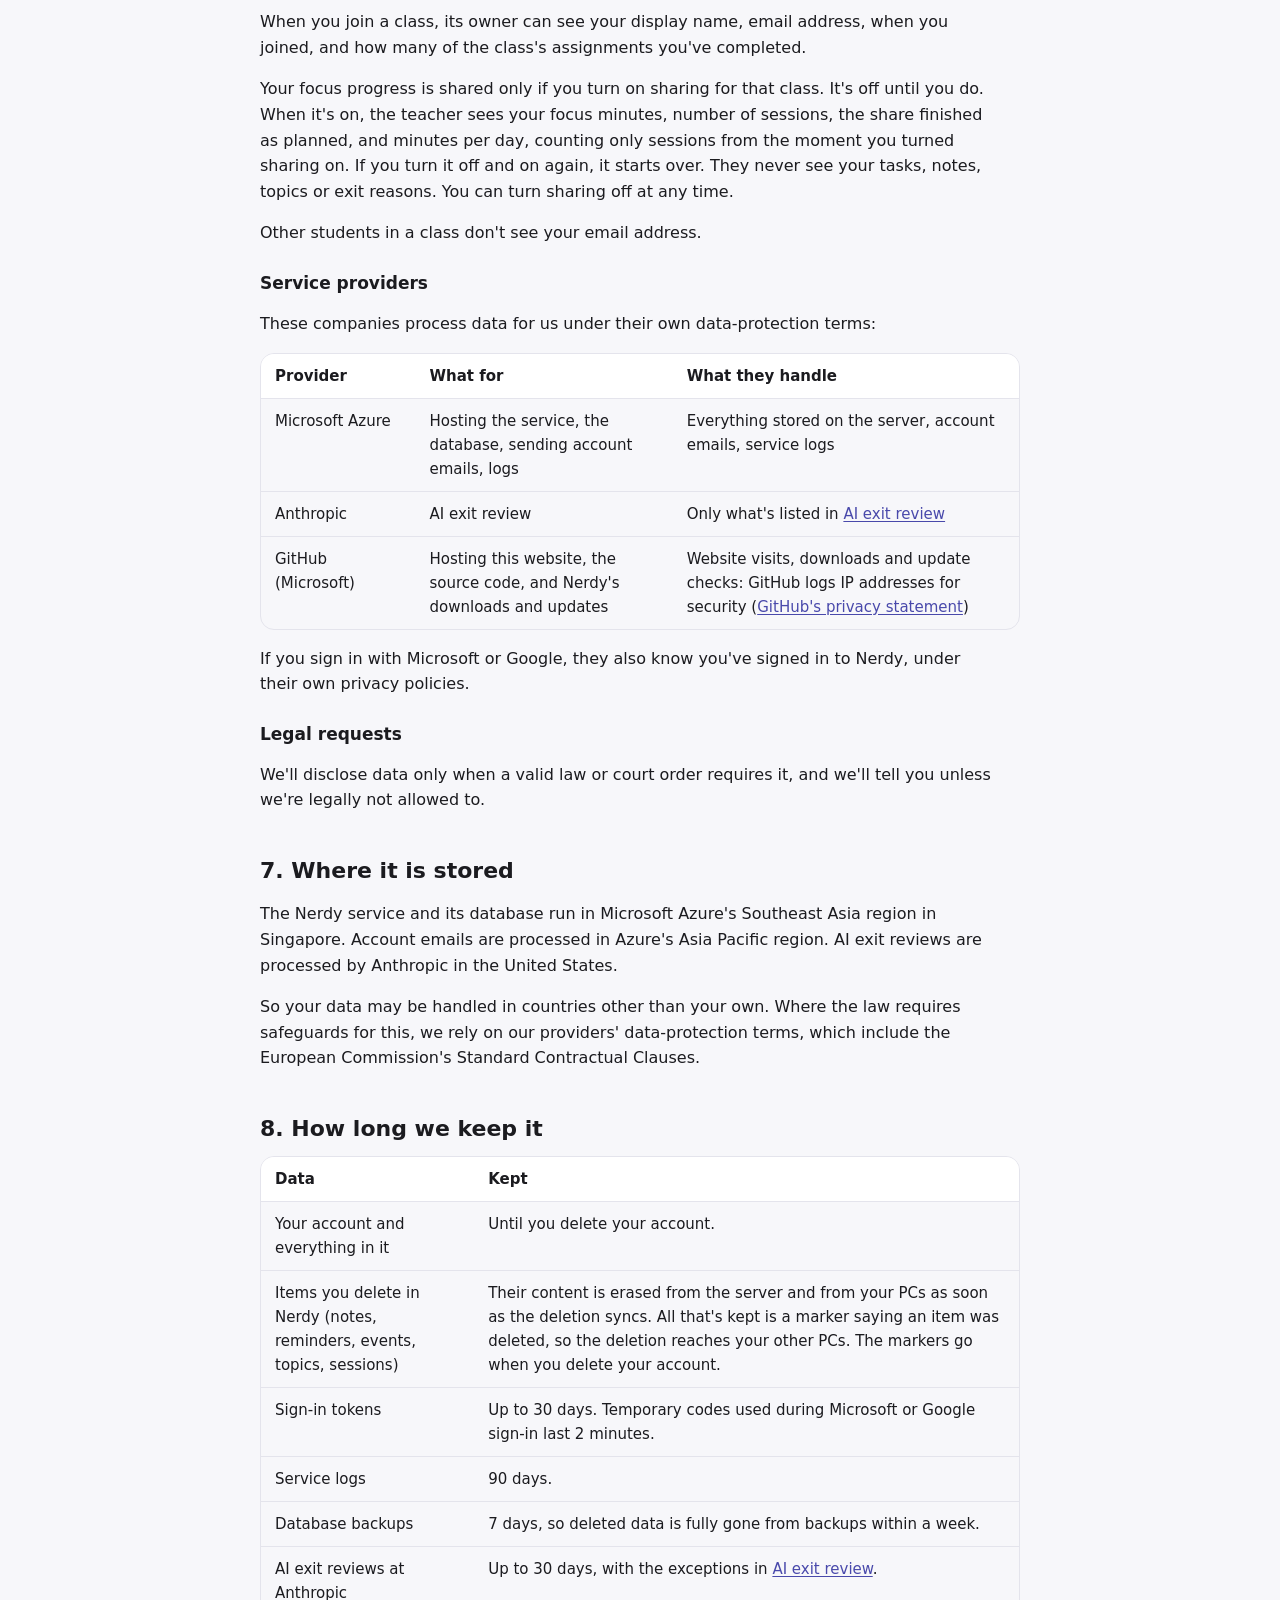
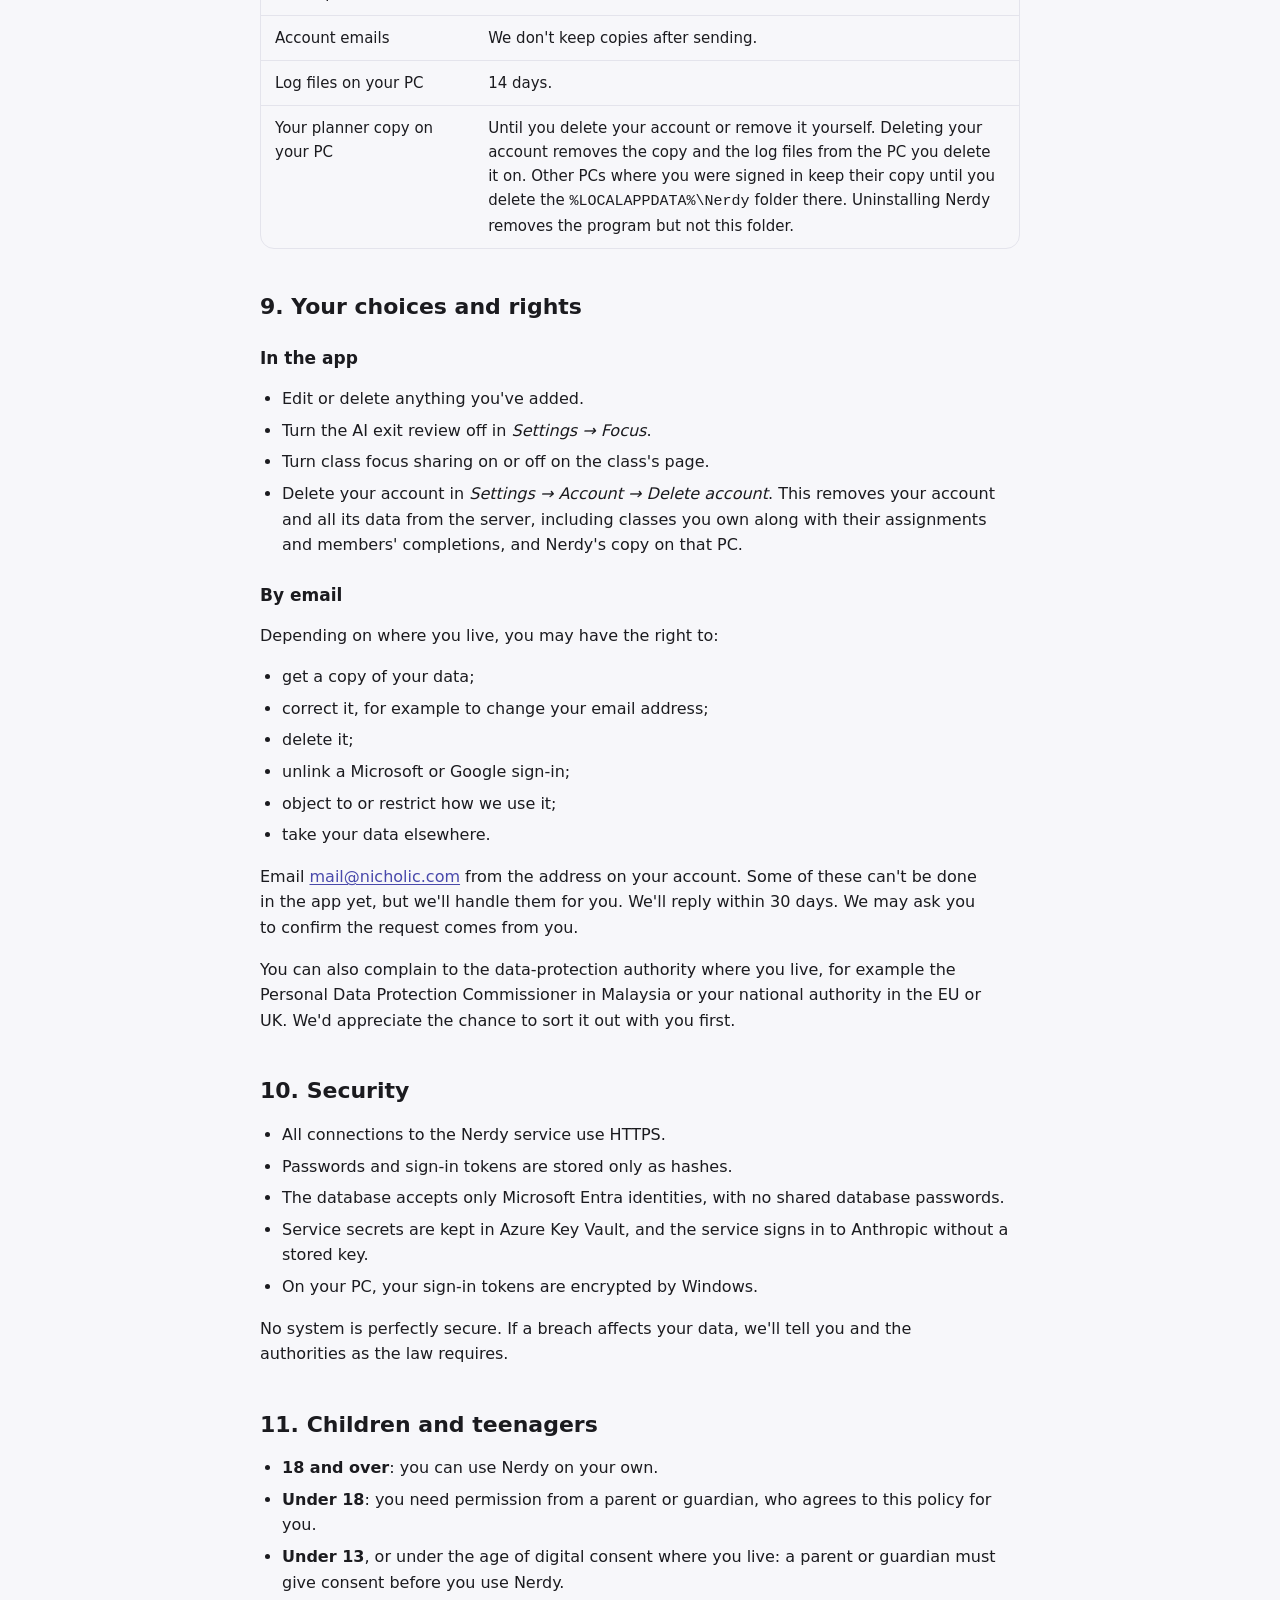
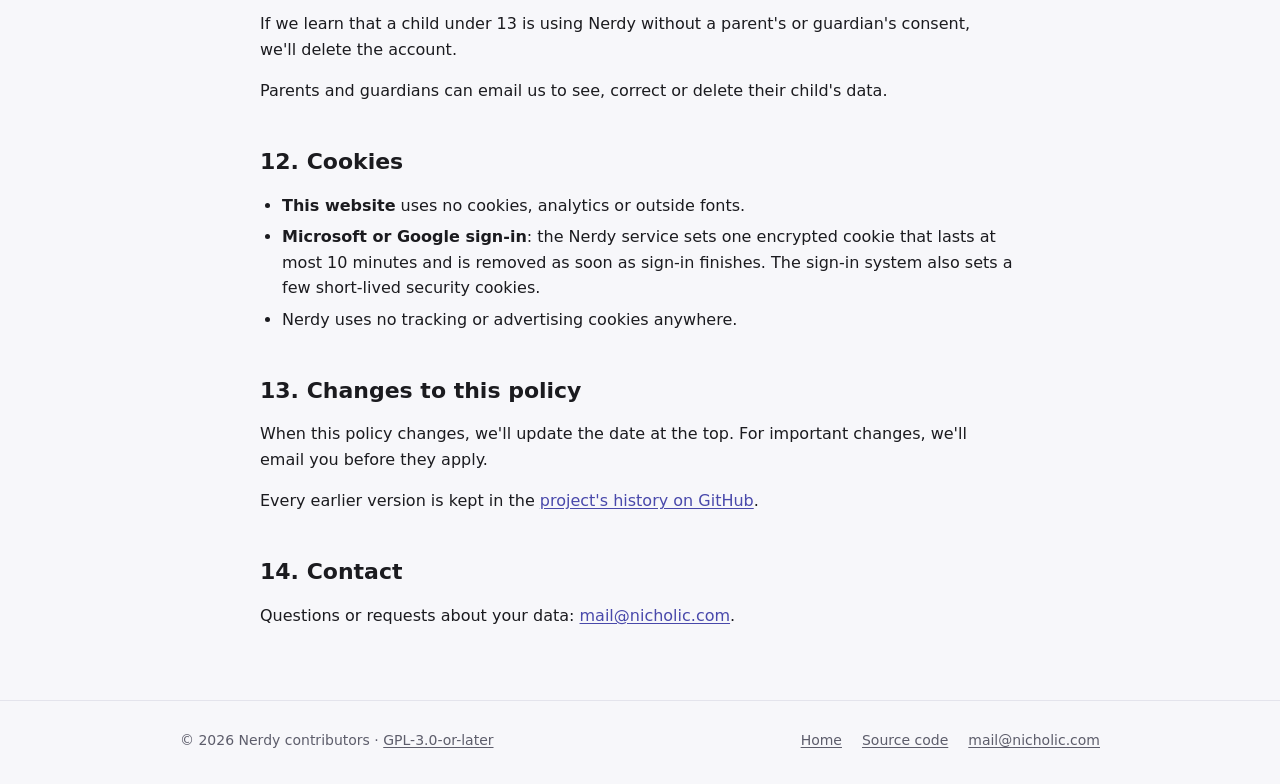
==== commit dcd78a6e: "Add a Windows installer with automatic updates (Velopack) - Pushing a version tag (v1.2.3) runs .git" ====
--- a/site/privacy/index.html
+++ b/site/privacy/index.html
@@ -21,7 +21,7 @@
 
   <main class="wrap narrow doc">
     <h1>Privacy policy</h1>
-    <p class="meta">Last updated 6 November 2026</p>
+    <p class="meta">Last updated 7 November 2026</p>
 
     <section class="summary" aria-labelledby="short">
       <h2 id="short">The short version</h2>
@@ -90,11 +90,12 @@
       <li><strong>Sign-in tokens</strong> that keep you signed in. The server stores only a fingerprint (hash) of each one. They expire after 30 days.</li>
       <li><strong>Service logs.</strong> Our hosting provider records requests to the service, errors and timings. That includes the address requested and an approximate location (city, region and country) worked out from your IP address. Your IP address itself is not stored in these logs. Some entries contain your account ID.</li>
       <li><strong>Your IP address</strong> is used for a moment to limit how often sign-in can be tried from one place. It isn't saved.</li>
+      <li><strong>Update checks.</strong> An installed Nerdy asks GitHub, where its releases are published, whether a newer version exists, shortly after it starts and then every 6 hours, and downloads updates from there. Nothing about you or your account is sent; GitHub sees your IP address, as with any download.</li>
     </ul>
     <p>We don't collect advertising IDs, contacts, location from your device, or anything about your other apps beyond what's described in the next section.</p>
 
     <h2 id="on-your-pc">3. What stays on your PC</h2>
-    <p>The app keeps its files in <code>%LOCALAPPDATA%\Nerdy</code> on your PC:</p>
+    <p>The installer puts the program itself in <code>%LOCALAPPDATA%\NerdyApp</code>, together with a random number it uses only on your PC to roll updates out gradually, and keeps its own log of installs and updates in <code>%LOCALAPPDATA%\velopack</code>. Neither is sent anywhere. The app keeps your files in <code>%LOCALAPPDATA%\Nerdy</code> on your PC:</p>
     <ul>
       <li><strong>A copy of your planner</strong>, so it works offline. This file is protected by your Windows account but isn't encrypted on its own, so anyone who can sign in to your Windows account can read it.</li>
       <li><strong>Your sign-in tokens</strong>, encrypted with Windows so only your Windows account can use them.</li>
@@ -139,7 +140,7 @@
         <tbody>
           <tr><td>Microsoft Azure</td><td>Hosting the service, the database, sending account emails, logs</td><td>Everything stored on the server, account emails, service logs</td></tr>
           <tr><td>Anthropic</td><td>AI exit review</td><td>Only what's listed in <a href="#ai">AI exit review</a></td></tr>
-          <tr><td>GitHub (Microsoft)</td><td>Hosting this website and the source code</td><td>Website visits: GitHub logs visitors' IP addresses for security (<a href="https://docs.github.com/en/site-policy/privacy-policies/github-general-privacy-statement">GitHub's privacy statement</a>)</td></tr>
+          <tr><td>GitHub (Microsoft)</td><td>Hosting this website, the source code, and Nerdy's downloads and updates</td><td>Website visits, downloads and update checks: GitHub logs IP addresses for security (<a href="https://docs.github.com/en/site-policy/privacy-policies/github-general-privacy-statement">GitHub's privacy statement</a>)</td></tr>
         </tbody>
       </table>
     </div>
@@ -165,7 +166,7 @@
           <tr><td>AI exit reviews at Anthropic</td><td>Up to 30 days, with the exceptions in <a href="#ai">AI exit review</a>.</td></tr>
           <tr><td>Account emails</td><td>We don't keep copies after sending.</td></tr>
           <tr><td>Log files on your PC</td><td>14 days.</td></tr>
-          <tr><td>Your planner copy on your PC</td><td>Until you delete your account or remove it yourself. Deleting your account removes the copy and the log files from the PC you delete it on. Other PCs where you were signed in keep their copy until you delete the <code>%LOCALAPPDATA%\Nerdy</code> folder there.</td></tr>
+          <tr><td>Your planner copy on your PC</td><td>Until you delete your account or remove it yourself. Deleting your account removes the copy and the log files from the PC you delete it on. Other PCs where you were signed in keep their copy until you delete the <code>%LOCALAPPDATA%\Nerdy</code> folder there. Uninstalling Nerdy removes the program but not this folder.</td></tr>
         </tbody>
       </table>
     </div>
--- a/site/assets/site.css
+++ b/site/assets/site.css
@@ -78,8 +78,11 @@
 .card h2 { margin: 0 0 6px; font: 600 18px/1.3 var(--font-display); }
 .card p { margin: 0; color: var(--text-muted); }
 
-.section-title { margin: 64px 0 16px; font: 600 24px/1.3 var(--font-display); }
+.section-title { margin: 64px 0 16px; font: 600 24px/1.3 var(--font-display); scroll-margin-top: 16px; }
 .prose-muted { color: var(--text-muted); }
+.steps { margin: 0 0 16px; padding-left: 22px; }
+.steps li { max-width: 72ch; }
+.steps li + li { margin-top: 8px; }
 
 /* Privacy policy */
 .doc { padding: 48px 0 0; }
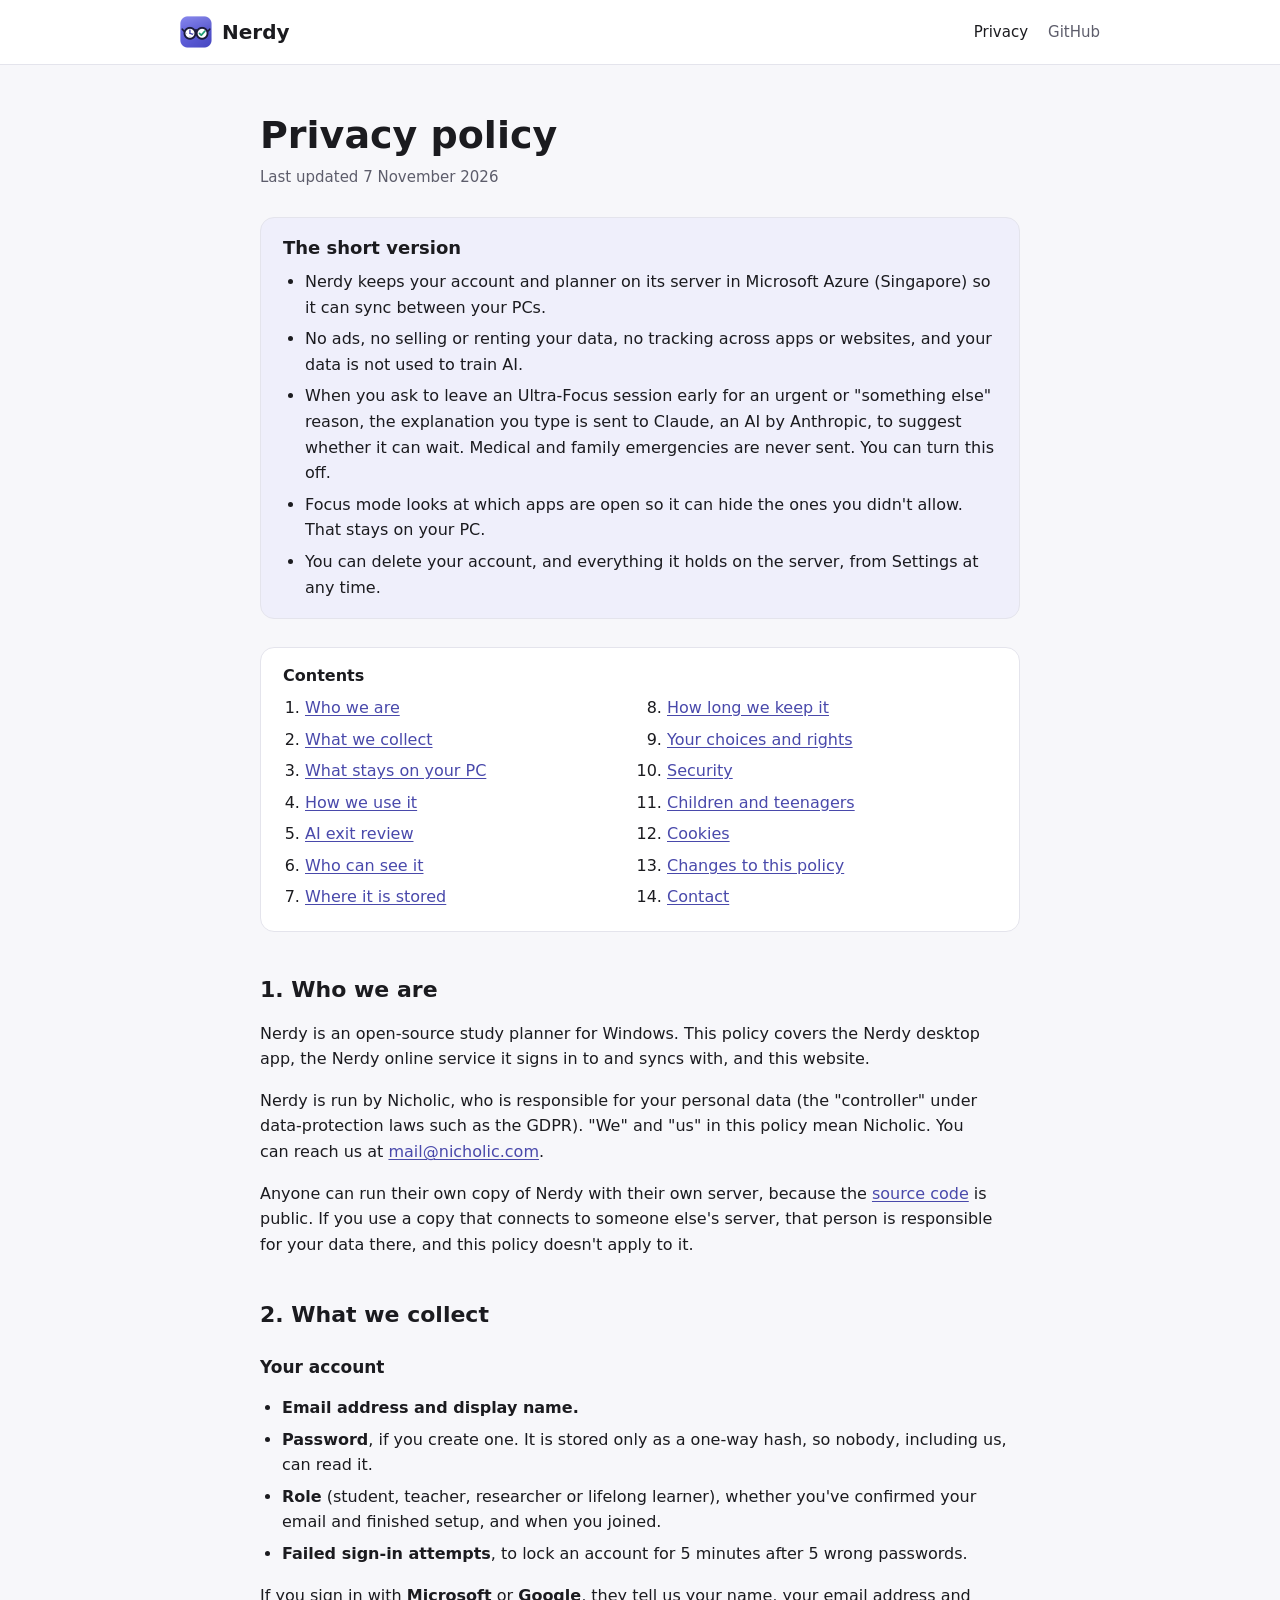
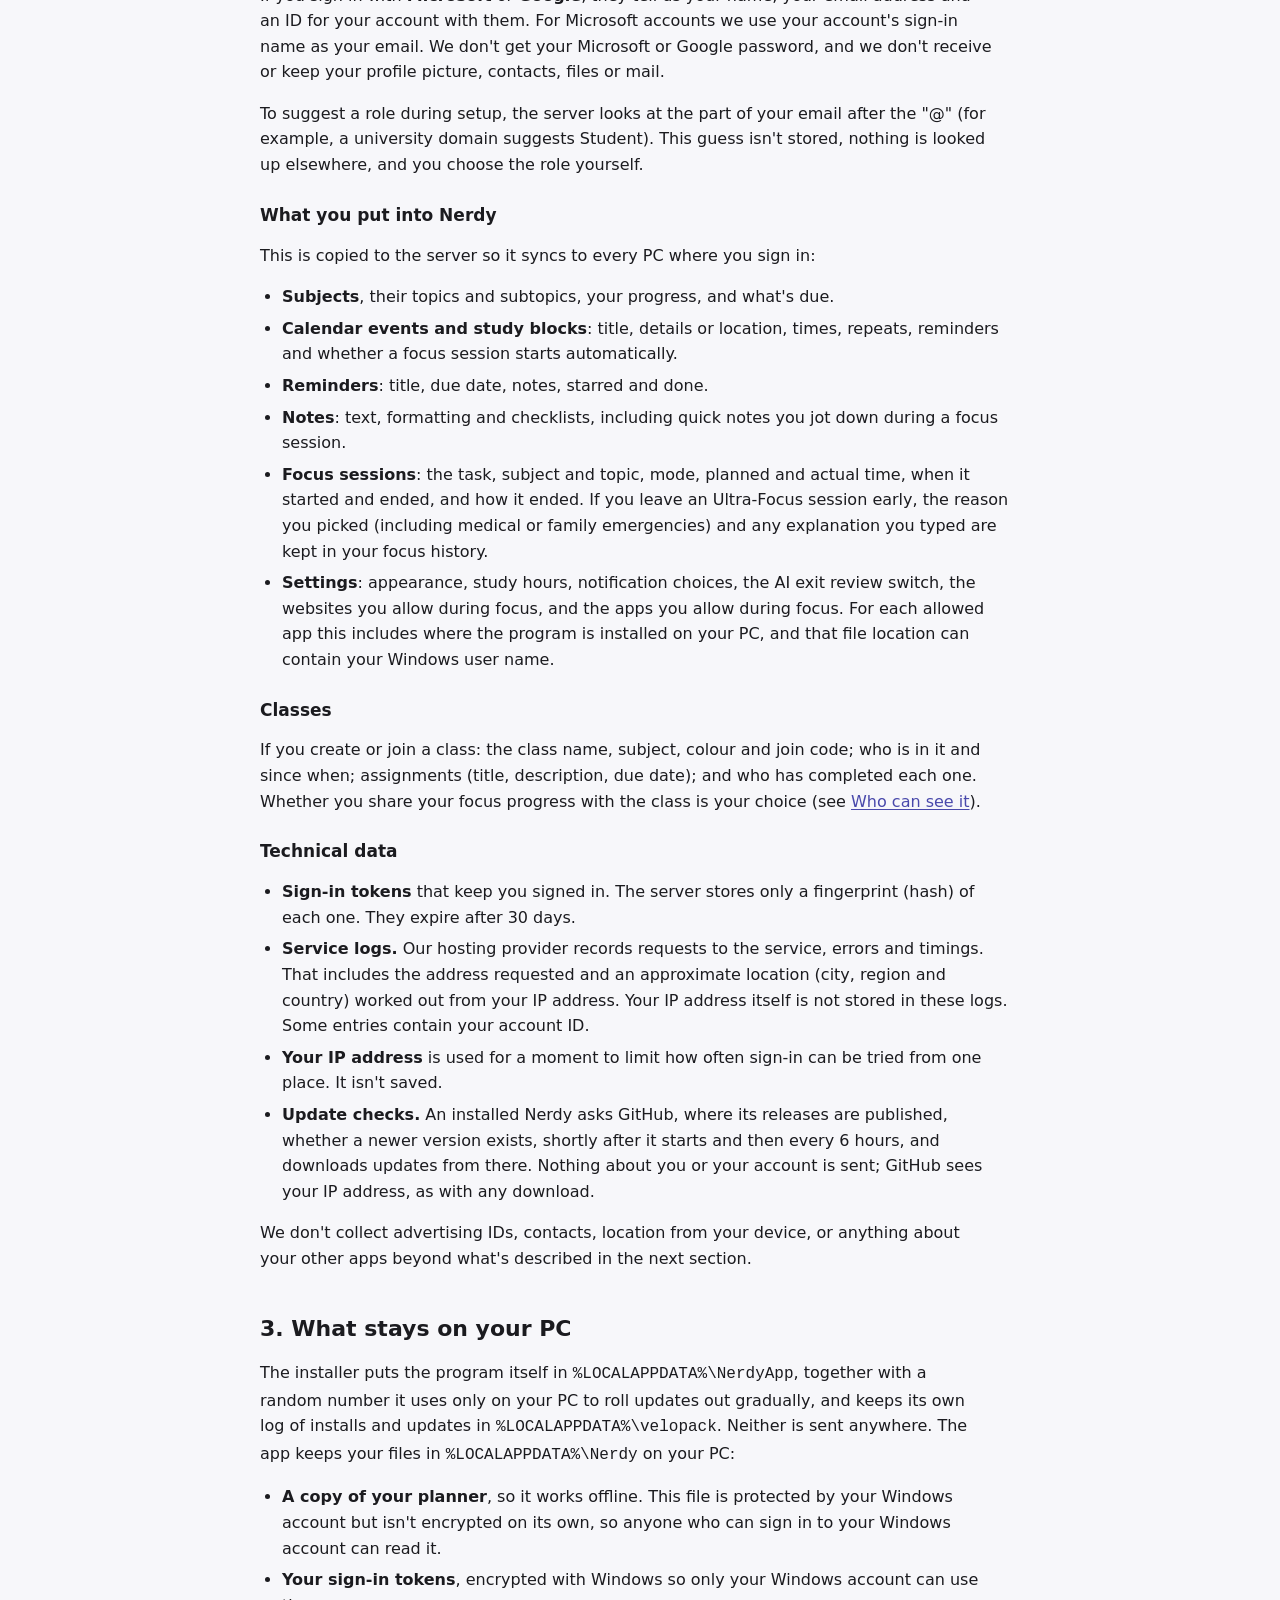
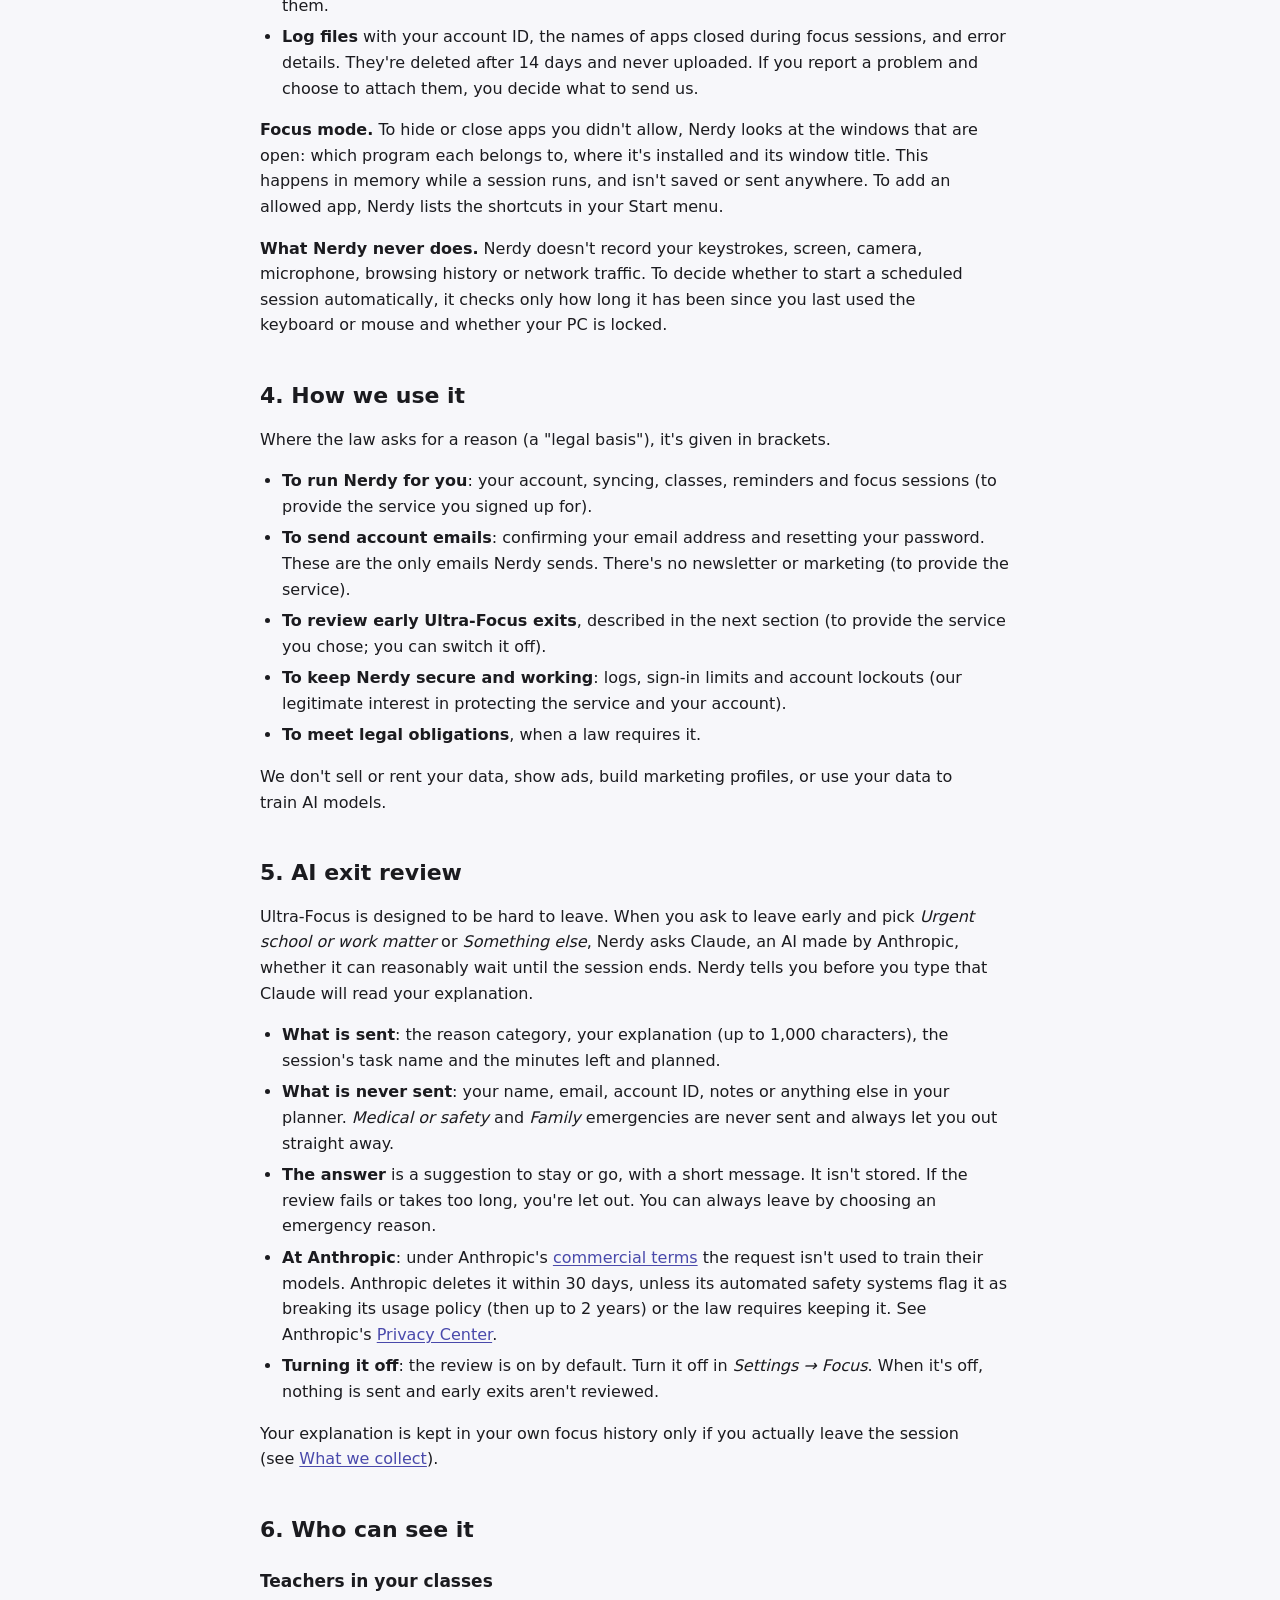
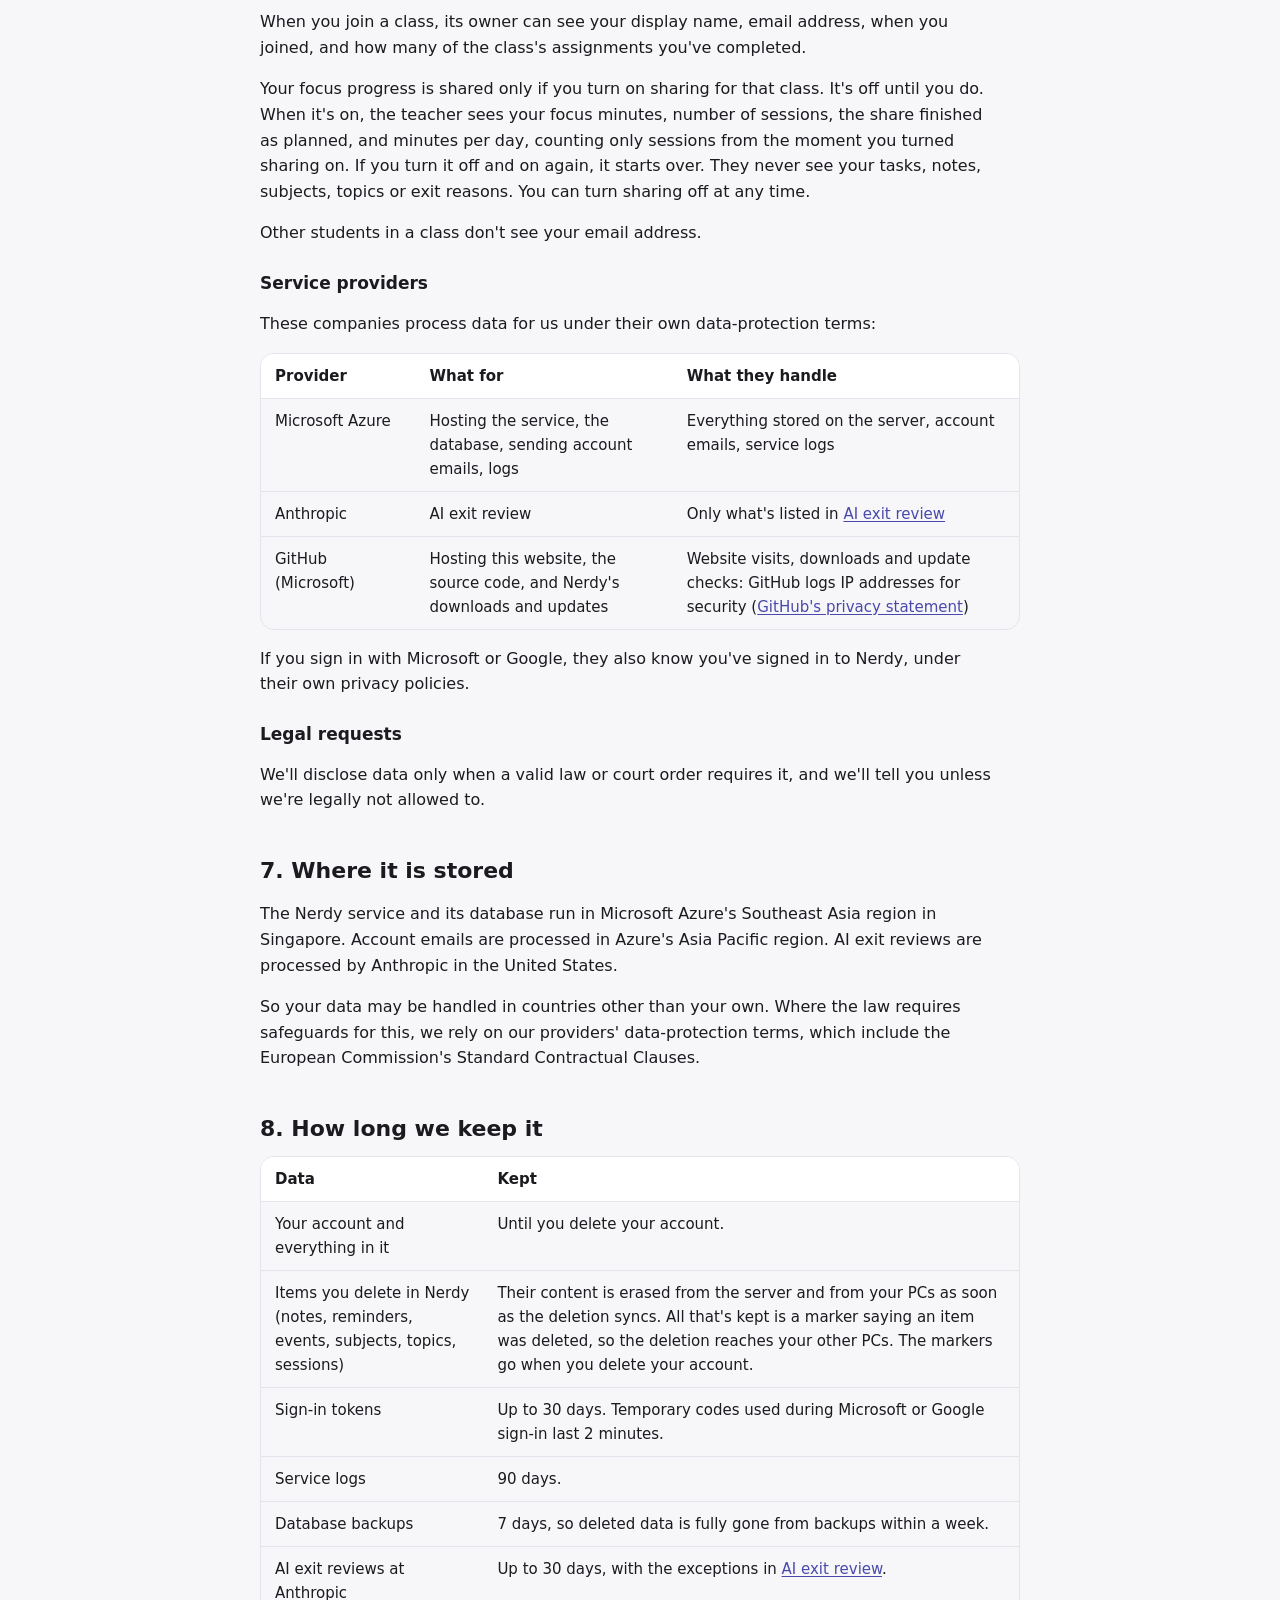
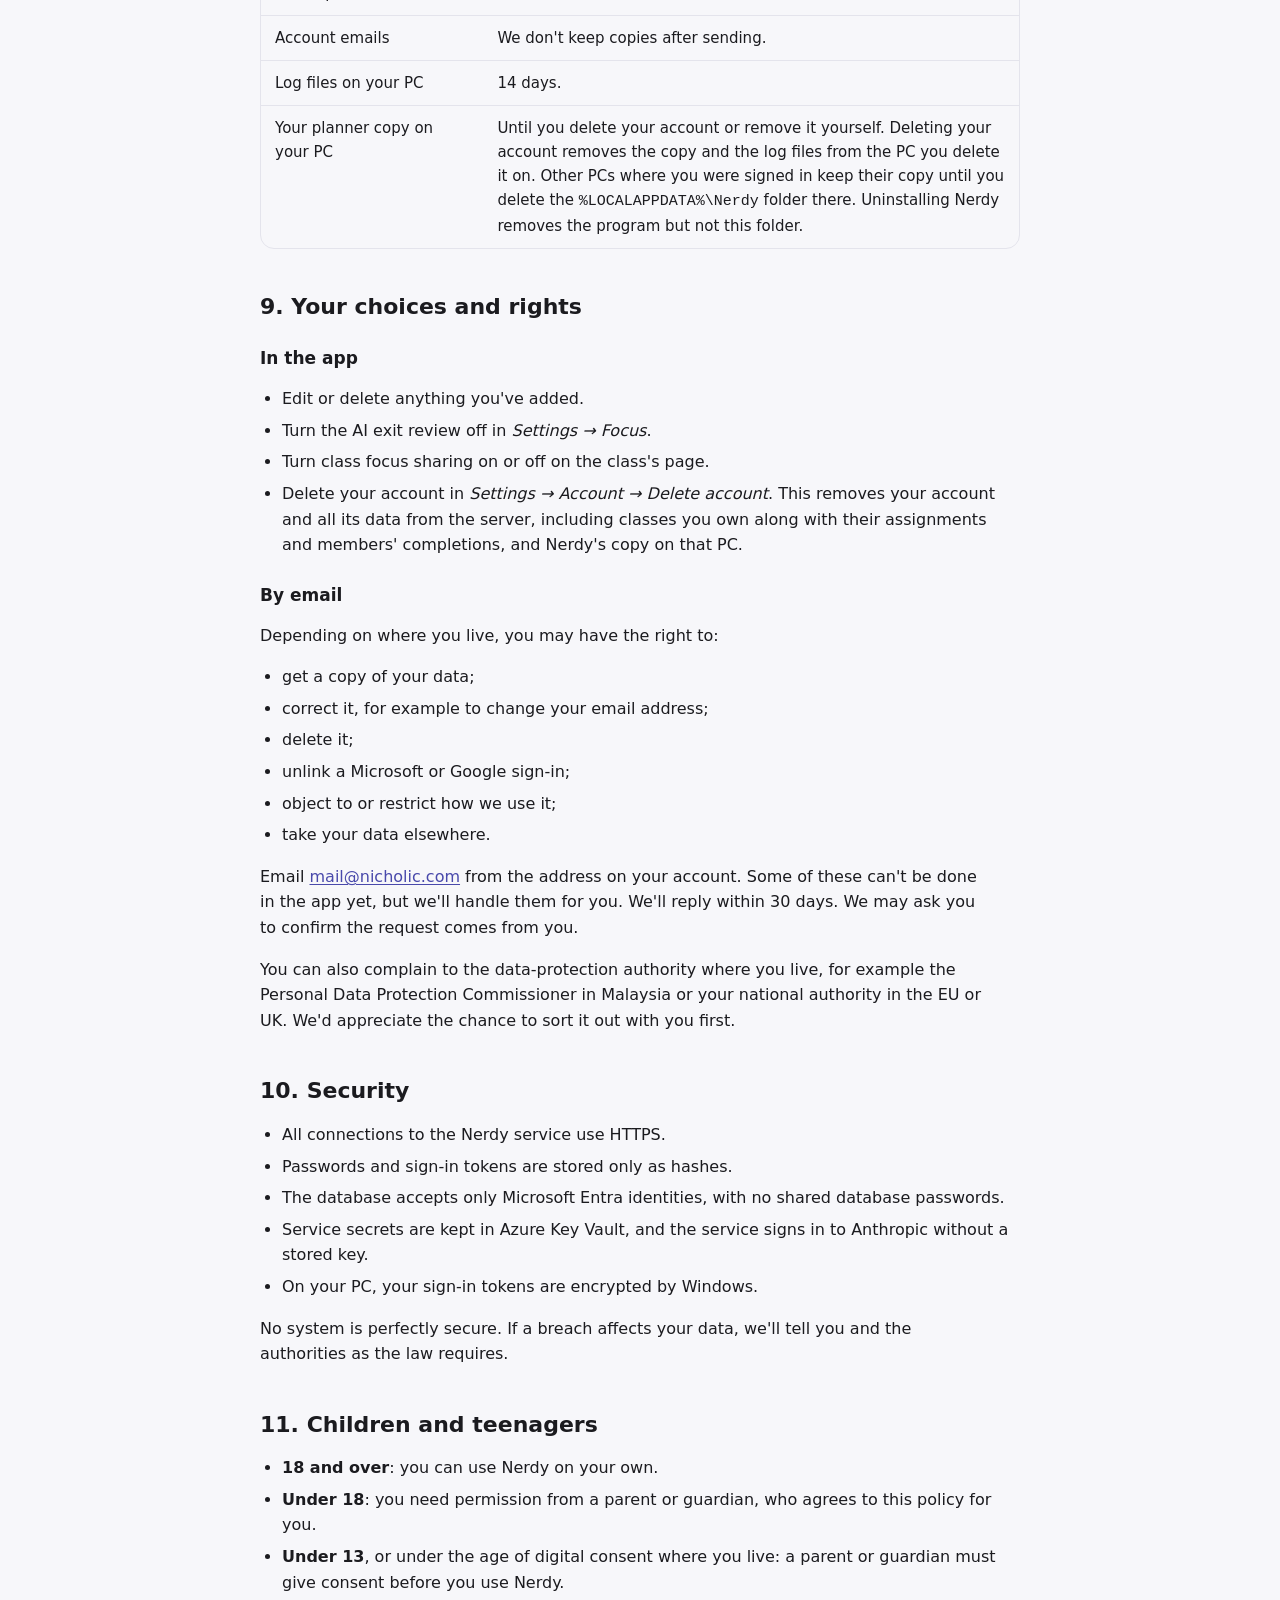
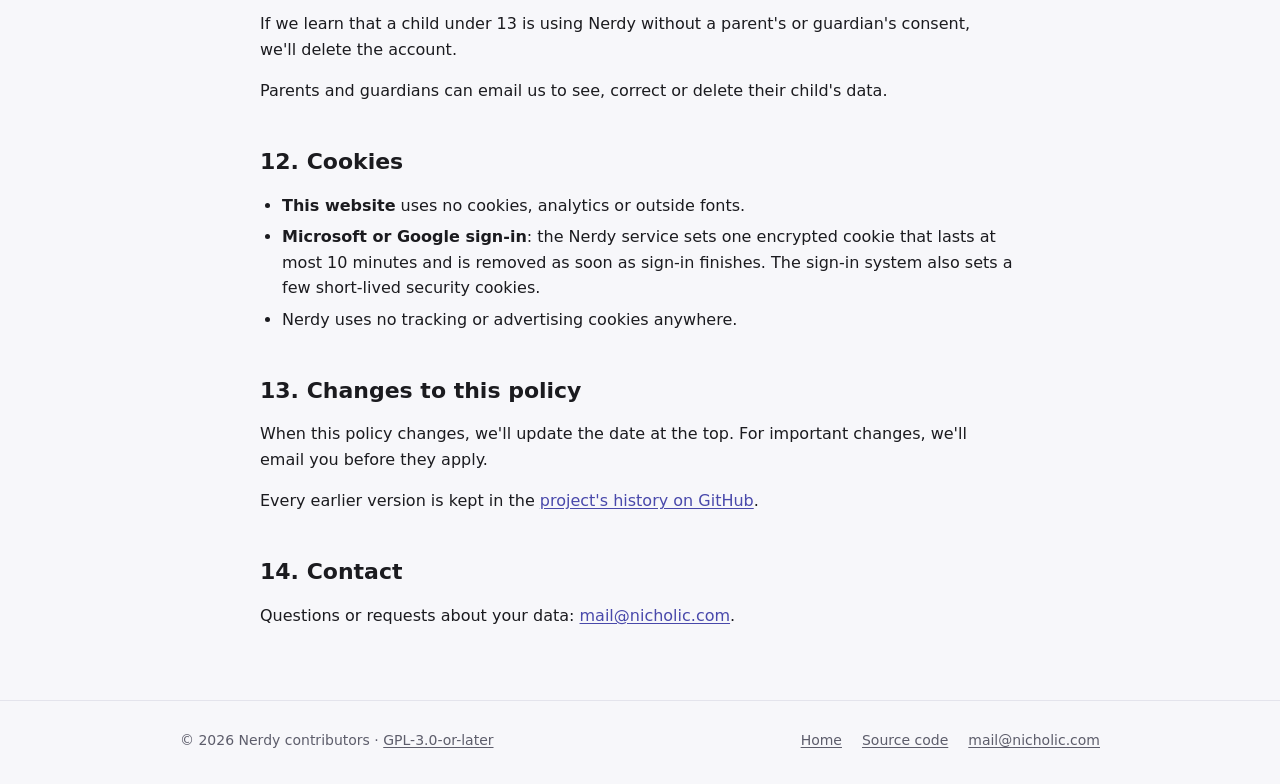
==== commit a25ebb71: "Add subjects above topics and subtopics Everything used to hang off a flat list of topics, which in " ====
--- a/site/privacy/index.html
+++ b/site/privacy/index.html
@@ -74,11 +74,11 @@
     <h3>What you put into Nerdy</h3>
     <p>This is copied to the server so it syncs to every PC where you sign in:</p>
     <ul>
-      <li><strong>Topics</strong> and subtopics, your progress, and what's due.</li>
+      <li><strong>Subjects</strong>, their topics and subtopics, your progress, and what's due.</li>
       <li><strong>Calendar events and study blocks</strong>: title, details or location, times, repeats, reminders and whether a focus session starts automatically.</li>
       <li><strong>Reminders</strong>: title, due date, notes, starred and done.</li>
       <li><strong>Notes</strong>: text, formatting and checklists, including quick notes you jot down during a focus session.</li>
-      <li><strong>Focus sessions</strong>: the task, topic, mode, planned and actual time, when it started and ended, and how it ended. If you leave an Ultra-Focus session early, the reason you picked (including medical or family emergencies) and any explanation you typed are kept in your focus history.</li>
+      <li><strong>Focus sessions</strong>: the task, subject and topic, mode, planned and actual time, when it started and ended, and how it ended. If you leave an Ultra-Focus session early, the reason you picked (including medical or family emergencies) and any explanation you typed are kept in your focus history.</li>
       <li><strong>Settings</strong>: appearance, study hours, notification choices, the AI exit review switch, the websites you allow during focus, and the apps you allow during focus. For each allowed app this includes where the program is installed on your PC, and that file location can contain your Windows user name.</li>
     </ul>
 
@@ -129,7 +129,7 @@
     <h2 id="share">6. Who can see it</h2>
     <h3>Teachers in your classes</h3>
     <p>When you join a class, its owner can see your display name, email address, when you joined, and how many of the class's assignments you've completed.</p>
-    <p>Your focus progress is shared only if you turn on sharing for that class. It's off until you do. When it's on, the teacher sees your focus minutes, number of sessions, the share finished as planned, and minutes per day, counting only sessions from the moment you turned sharing on. If you turn it off and on again, it starts over. They never see your tasks, notes, topics or exit reasons. You can turn sharing off at any time.</p>
+    <p>Your focus progress is shared only if you turn on sharing for that class. It's off until you do. When it's on, the teacher sees your focus minutes, number of sessions, the share finished as planned, and minutes per day, counting only sessions from the moment you turned sharing on. If you turn it off and on again, it starts over. They never see your tasks, notes, subjects, topics or exit reasons. You can turn sharing off at any time.</p>
     <p>Other students in a class don't see your email address.</p>
 
     <h3>Service providers</h3>
@@ -159,7 +159,7 @@
         <thead><tr><th>Data</th><th>Kept</th></tr></thead>
         <tbody>
           <tr><td>Your account and everything in it</td><td>Until you delete your account.</td></tr>
-          <tr><td>Items you delete in Nerdy (notes, reminders, events, topics, sessions)</td><td>Their content is erased from the server and from your PCs as soon as the deletion syncs. All that's kept is a marker saying an item was deleted, so the deletion reaches your other PCs. The markers go when you delete your account.</td></tr>
+          <tr><td>Items you delete in Nerdy (notes, reminders, events, subjects, topics, sessions)</td><td>Their content is erased from the server and from your PCs as soon as the deletion syncs. All that's kept is a marker saying an item was deleted, so the deletion reaches your other PCs. The markers go when you delete your account.</td></tr>
           <tr><td>Sign-in tokens</td><td>Up to 30 days. Temporary codes used during Microsoft or Google sign-in last 2 minutes.</td></tr>
           <tr><td>Service logs</td><td>90 days.</td></tr>
           <tr><td>Database backups</td><td>7 days, so deleted data is fully gone from backups within a week.</td></tr>
